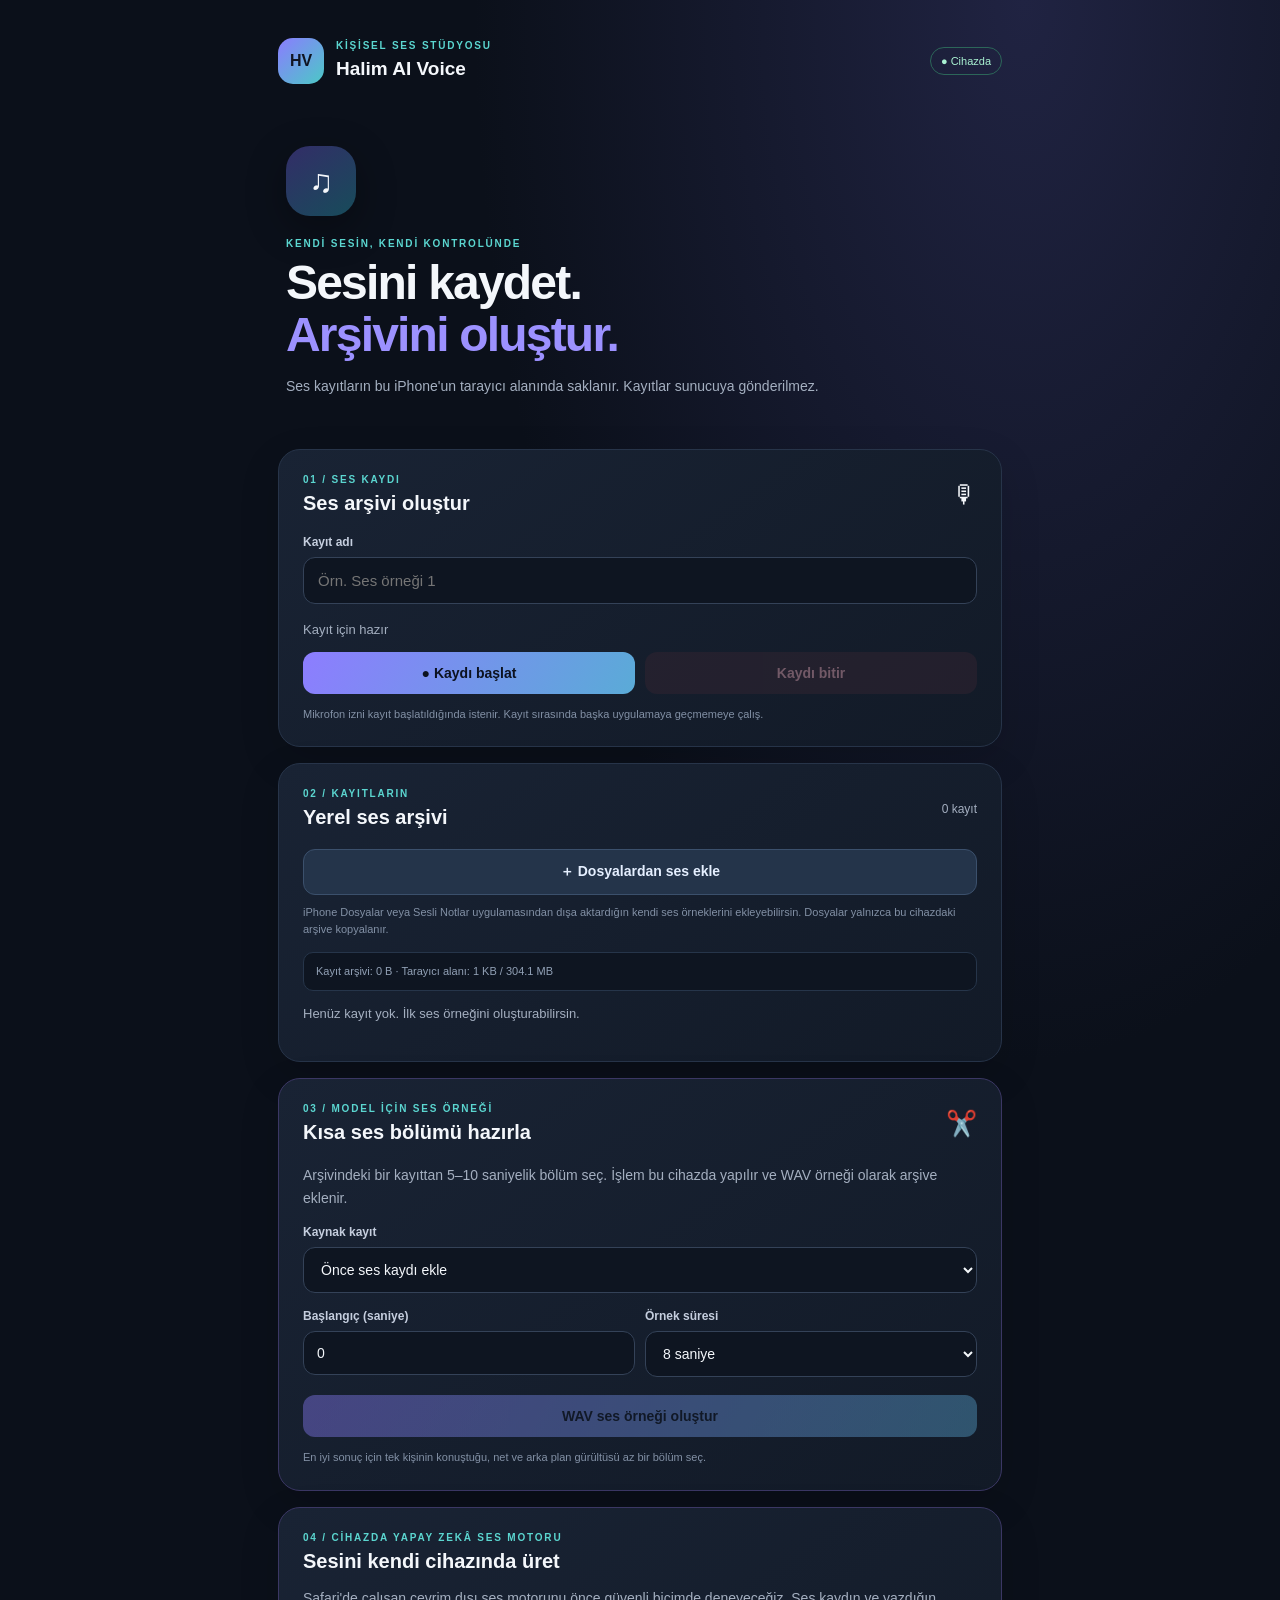
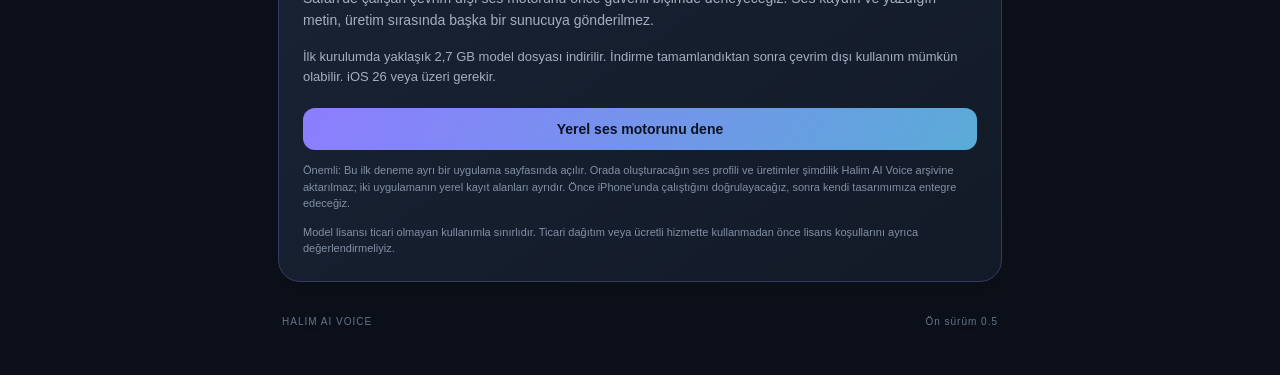
==== index.html @ 9040c9db "Add private on-device voice engine trial" ====
<!doctype html>
<html lang="tr">
<head>
  <meta charset="utf-8">
  <meta name="viewport" content="width=device-width,initial-scale=1,viewport-fit=cover">
  <meta name="theme-color" content="#101522">
  <meta name="description" content="Cihaz üzerinde çalışan kişisel ses stüdyosu.">
  <link rel="icon" href="./icon.svg" type="image/svg+xml">
  <link rel="apple-touch-icon" href="./icon.svg">
  <link rel="manifest" href="./manifest.webmanifest">
  <link rel="stylesheet" href="./style.css">
  <title>Halim AI Voice</title>
</head>
<body>
  <main class="app">
    <header class="topbar">
      <div class="brand-mark">HV</div>
      <div><p class="eyebrow">KİŞİSEL SES STÜDYOSU</p><h1>Halim AI Voice</h1></div>
      <span class="local-pill">● Cihazda</span>
    </header>
    <section class="hero">
      <div class="hero-orb"><span>♫</span></div>
      <p class="eyebrow">KENDİ SESİN, KENDİ KONTROLÜNDE</p>
      <h2>Sesini kaydet.<br><span>Arşivini oluştur.</span></h2>
      <p class="muted">Ses kayıtların bu iPhone'un tarayıcı alanında saklanır. Kayıtlar sunucuya gönderilmez.</p>
    </section>
    <section class="panel">
      <div class="section-heading"><div><p class="eyebrow">01 / SES KAYDI</p><h2>Ses arşivi oluştur</h2></div><span class="mic-icon">🎙</span></div>
      <label class="field-label" for="recordingName">Kayıt adı</label>
      <input id="recordingName" type="text" maxlength="60" placeholder="Örn. Ses örneği 1">
      <div class="record-status" id="recordStatus" aria-live="polite">Kayıt için hazır</div>
      <div class="record-actions">
        <button class="button primary" id="recordButton">● Kaydı başlat</button>
        <button class="button stop" id="stopButton" disabled>Kaydı bitir</button>
      </div>
      <p class="small-note">Mikrofon izni kayıt başlatıldığında istenir. Kayıt sırasında başka uygulamaya geçmemeye çalış.</p>
    </section>
    <section class="panel">
      <div class="section-heading"><div><p class="eyebrow">02 / KAYITLARIN</p><h2>Yerel ses arşivi</h2></div><span class="count" id="recordingCount">0 kayıt</span></div>
      <label class="button import-button" for="audioImport">＋ Dosyalardan ses ekle</label>
      <input id="audioImport" class="file-input" type="file" accept="audio/*,.m4a,.mp3,.wav,.aac,.caf,.mp4">
      <p class="small-note import-note">iPhone Dosyalar veya Sesli Notlar uygulamasından dışa aktardığın kendi ses örneklerini ekleyebilirsin. Dosyalar yalnızca bu cihazdaki arşive kopyalanır.</p>
      <div class="storage-info" id="storageInfo">Cihaz depolama bilgisi hazırlanıyor…</div>
      <div id="recordings" class="recordings"><p class="empty">Henüz kayıt yok. İlk ses örneğini oluşturabilirsin.</p></div>
    </section>
    <section class="panel sample-panel">
      <div class="section-heading"><div><p class="eyebrow">03 / MODEL İÇİN SES ÖRNEĞİ</p><h2>Kısa ses bölümü hazırla</h2></div><span class="mic-icon">✂️</span></div>
      <p class="muted">Arşivindeki bir kayıttan 5–10 saniyelik bölüm seç. İşlem bu cihazda yapılır ve WAV örneği olarak arşive eklenir.</p>
      <label class="field-label" for="sampleSource">Kaynak kayıt</label>
      <select id="sampleSource"><option value="">Önce ses kaydı ekle</option></select>
      <div class="sample-grid">
        <div><label class="field-label" for="sampleStart">Başlangıç (saniye)</label><input id="sampleStart" type="number" min="0" step="0.1" value="0"></div>
        <div><label class="field-label" for="sampleLength">Örnek süresi</label><select id="sampleLength"><option value="5">5 saniye</option><option value="6">6 saniye</option><option value="7">7 saniye</option><option value="8" selected>8 saniye</option><option value="9">9 saniye</option><option value="10">10 saniye</option></select></div>
      </div>
      <button class="button primary sample-button" id="makeSampleButton" disabled>WAV ses örneği oluştur</button>
      <p class="small-note" id="sampleStatus">En iyi sonuç için tek kişinin konuştuğu, net ve arka plan gürültüsü az bir bölüm seç.</p>
    </section>
    <section class="panel future-panel">
      <p class="eyebrow">04 / CİHAZDA YAPAY ZEKÂ SES MOTORU</p>
      <h2>Sesini kendi cihazında üret</h2>
      <p class="muted">Safari'de çalışan çevrim dışı ses motorunu önce güvenli biçimde deneyeceğiz. Ses kaydın ve yazdığın metin, üretim sırasında başka bir sunucuya gönderilmez.</p>
      <div class="record-status">İlk kurulumda yaklaşık 2,7 GB model dosyası indirilir. İndirme tamamlandıktan sonra çevrim dışı kullanım mümkün olabilir. iOS 26 veya üzeri gerekir.</div>
      <a class="button primary server-action" href="https://magkino.github.io/vocoloco_tts/" target="_blank" rel="noopener noreferrer">Yerel ses motorunu dene</a>
      <p class="small-note">Önemli: Bu ilk deneme ayrı bir uygulama sayfasında açılır. Orada oluşturacağın ses profili ve üretimler şimdilik Halim AI Voice arşivine aktarılmaz; iki uygulamanın yerel kayıt alanları ayrıdır. Önce iPhone'unda çalıştığını doğrulayacağız, sonra kendi tasarımımıza entegre edeceğiz.</p>
      <p class="small-note">Model lisansı ticari olmayan kullanımla sınırlıdır. Ticari dağıtım veya ücretli hizmette kullanmadan önce lisans koşullarını ayrıca değerlendirmeliyiz.</p>
    </section>
    <footer><span>HALIM AI VOICE</span><span>Ön sürüm 0.5</span></footer>
  </main>
  <script src="./app.js"></script>
</body>
</html>
---- style.css ----
:root{color-scheme:dark;--bg:#0b101a;--panel:#151d2b;--line:#273449;--text:#f4f7fb;--muted:#a4afc0;--accent:#8b7cff;--cyan:#5bd6d0}
*{box-sizing:border-box}body{margin:0;background:radial-gradient(ellipse at 80% 0%,#202342 0,transparent 38%),var(--bg);color:var(--text);font-family:-apple-system,BlinkMacSystemFont,"Segoe UI",sans-serif;min-height:100vh}
.app{width:min(760px,100%);margin:auto;padding:calc(22px + env(safe-area-inset-top)) 18px calc(30px + env(safe-area-inset-bottom))}
.topbar{display:flex;align-items:center;gap:12px;margin-bottom:30px}.brand-mark{width:46px;height:46px;border-radius:15px;background:linear-gradient(135deg,#8b7cff,#4bc9c6);display:grid;place-items:center;font-weight:900;color:#101522}.topbar h1{font-size:19px;margin:2px 0}.eyebrow{font-size:10px;letter-spacing:1.8px;font-weight:800;color:var(--cyan);margin:0 0 7px}.local-pill{margin-left:auto;font-size:11px;color:#a9f2d2;border:1px solid #2c6659;border-radius:30px;padding:7px 10px;white-space:nowrap}
.hero{padding:24px 4px 30px}.hero-orb{width:70px;height:70px;border-radius:24px;background:linear-gradient(145deg,#332d68,#174c5a);display:grid;place-items:center;font-size:32px;margin-bottom:22px;box-shadow:0 12px 40px #0005}.hero h2{font-size:clamp(32px,8vw,48px);line-height:1.08;letter-spacing:-1.8px;margin:8px 0 14px}.hero h2 span{color:#9c91ff}.muted{color:var(--muted);line-height:1.6;font-size:14px}
.panel{background:linear-gradient(145deg,#192334,#121a27);border:1px solid var(--line);border-radius:22px;padding:20px;margin:0 0 16px;box-shadow:0 14px 40px #0002}.section-heading{display:flex;justify-content:space-between;align-items:center;margin-bottom:20px}.section-heading h2,.future-panel h2{font-size:20px;margin:0}.mic-icon{font-size:25px}.field-label{display:block;color:#c5cede;font-size:12px;font-weight:700;margin:16px 0 8px}
input,textarea{width:100%;border:1px solid #344258;background:#0e1521;color:var(--text);border-radius:12px;padding:14px;font:inherit;font-size:15px;outline:none}input:focus,textarea:focus{border-color:var(--accent)}textarea{resize:vertical}
.record-status{margin:16px 0 12px;color:var(--muted);font-size:13px;line-height:1.5}.record-actions{display:flex;gap:10px}.button{display:inline-flex;justify-content:center;align-items:center;text-align:center;border:0;border-radius:12px;padding:13px 15px;font-size:14px;font-weight:750;cursor:pointer;text-decoration:none}.primary{background:linear-gradient(120deg,#8d7dff,#5aabd7);color:#0c1220;flex:1}.stop{background:#3b2733;color:#ffb5c2;flex:1}.button:disabled,.mini-button:disabled{opacity:.4;cursor:not-allowed}.small-note{font-size:11px;line-height:1.5;color:#8290a5;margin:12px 0 0}.count{font-size:12px;color:var(--muted)}
.file-input{position:absolute;width:1px;height:1px;opacity:0;overflow:hidden;z-index:-1}.import-button{width:100%;background:#24344a;border:1px solid #3b506c;color:#e5efff}.import-note{margin:9px 0 15px}
.storage-info{font-size:11px;color:#91a0b5;background:#0e1521;border:1px solid #26354a;border-radius:10px;padding:10px 12px;margin:0 0 8px;line-height:1.5}
.recording{border-top:1px solid var(--line);padding:14px 0}.recording:first-child{border-top:0}.recording-top{display:flex;justify-content:space-between;gap:12px;align-items:center}.recording-name{font-weight:700;overflow-wrap:anywhere}.recording-meta{font-size:11px;color:var(--muted);margin-top:5px;line-height:1.5}.recording audio{width:100%;height:38px;margin-top:10px}.recording-tools{display:flex;gap:8px;margin-top:9px;flex-wrap:wrap}.mini-button{border:1px solid #3a4960;background:#202b3c;color:#e7ecf5;border-radius:9px;padding:9px 11px;font-size:12px}.delete-button{color:#ffb4bf}.empty{color:var(--muted);font-size:13px;line-height:1.6}.future-panel{border-color:#3b3764}.disabled-look{width:100%;margin-top:12px;background:#373451;color:#c2bbff}footer{display:flex;justify-content:space-between;color:#66758b;font-size:10px;letter-spacing:1px;padding:18px 4px}
@media(min-width:600px){.app{padding-top:38px}.panel{padding:24px}.hero{padding:32px 8px 38px}}
.sample-panel{border-color:#3b3764}.sample-grid{display:grid;grid-template-columns:1fr 1fr;gap:10px}.sample-grid input,.sample-grid select,#sampleSource{width:100%;border:1px solid #344258;background:#0e1521;color:var(--text);border-radius:12px;padding:13px;font:inherit;font-size:14px}.sample-button{width:100%;margin-top:18px}.sample-button:disabled{opacity:.4}

.server-action{width:100%;margin-top:10px}
.server-divider{height:1px;background:var(--line);margin:22px 0}
#serverEmotion{width:100%;border:1px solid #344258;background:#0e1521;color:var(--text);border-radius:12px;padding:13px;font:inherit;font-size:14px}
.generated-audio{display:grid;gap:12px;margin-top:16px}
.generated-audio audio{width:100%}
.generated-audio .button{width:100%}
.delete-server-button{width:100%;margin-top:12px;background:#3b2733;color:#ffb5c2}
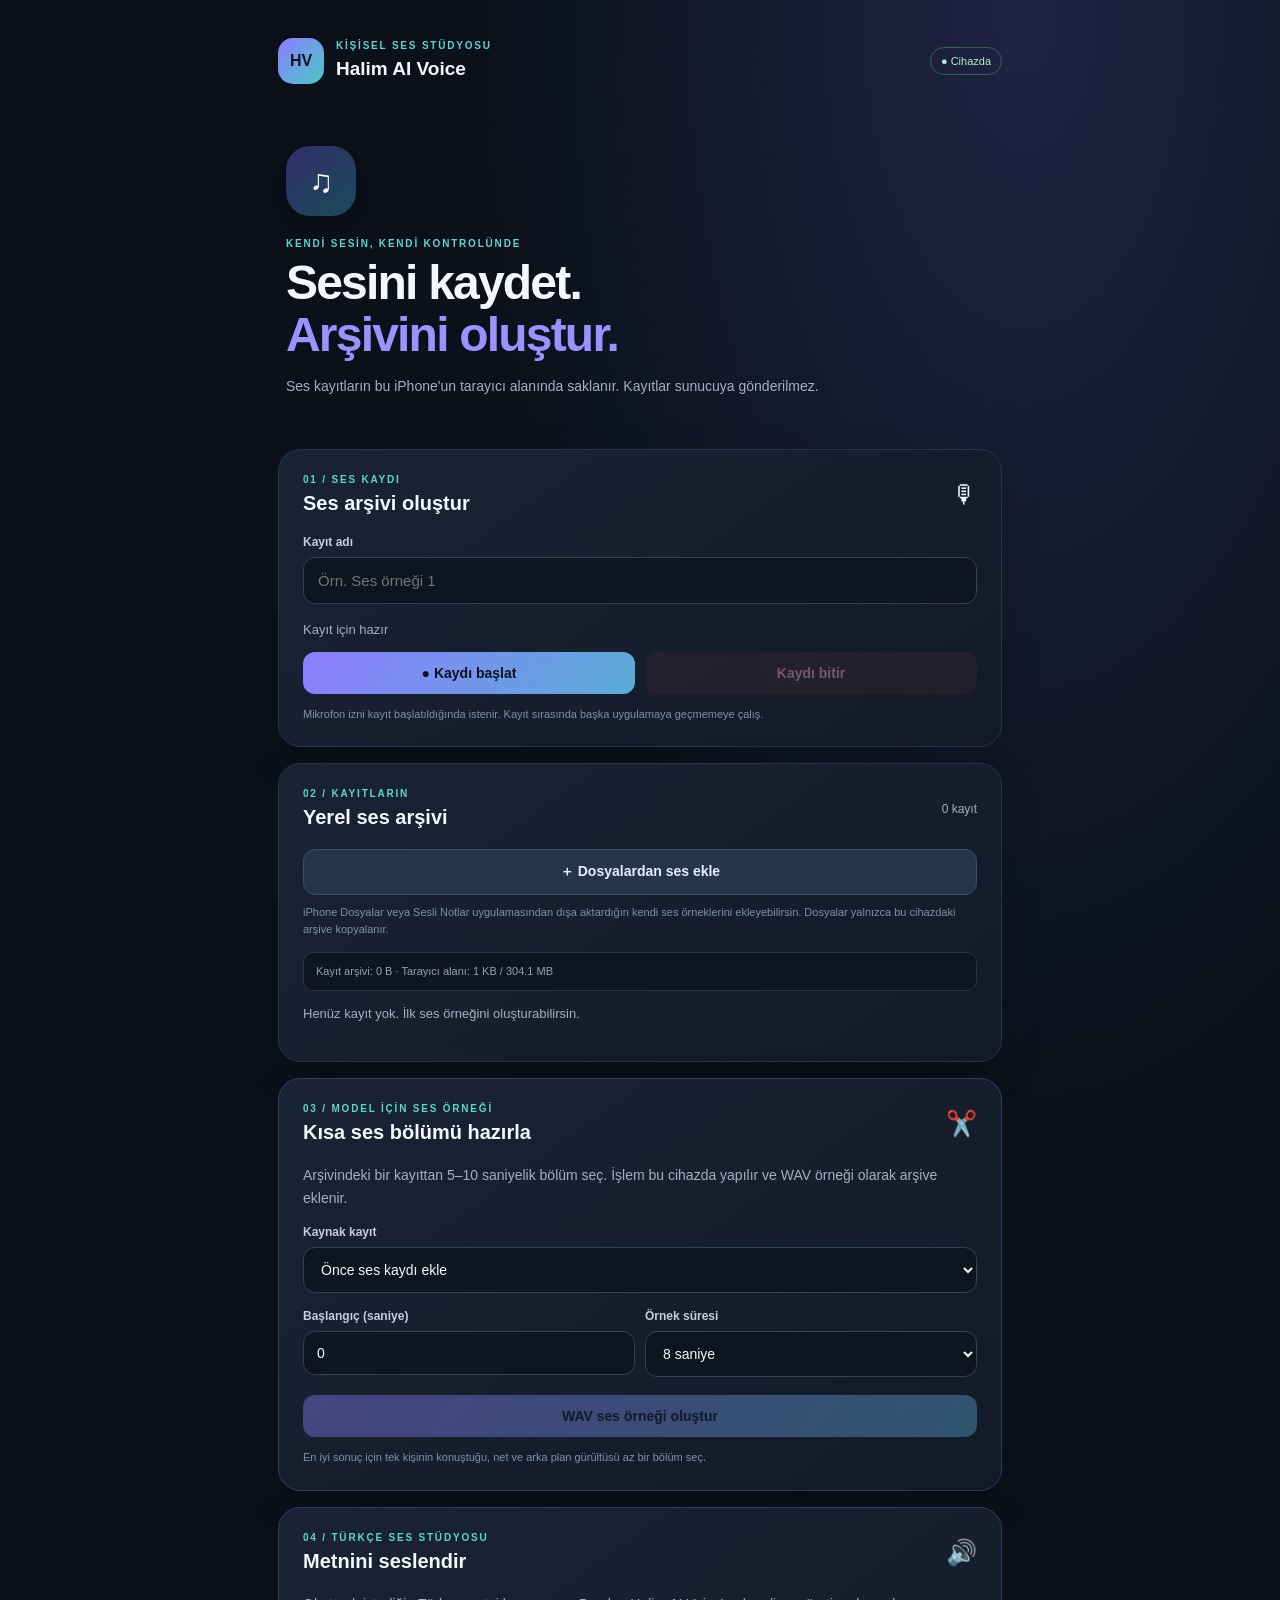
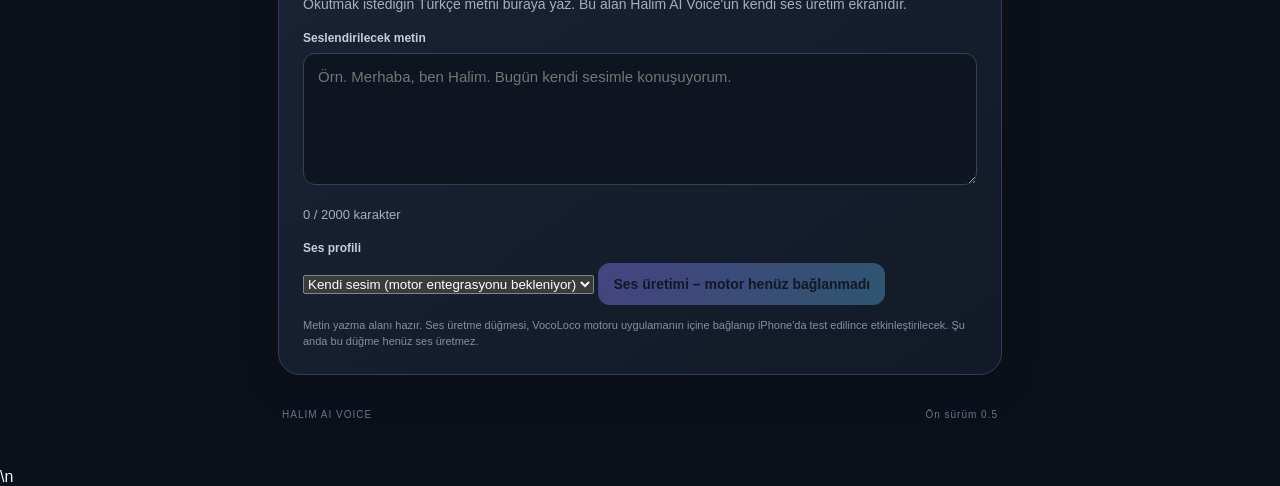
==== commit a5e7c81a: "Add Turkish text-to-speech studio interface" ====
--- a/index.html
+++ b/index.html
@@ -55,17 +55,30 @@
       <button class="button primary sample-button" id="makeSampleButton" disabled>WAV ses örneği oluştur</button>
       <p class="small-note" id="sampleStatus">En iyi sonuç için tek kişinin konuştuğu, net ve arka plan gürültüsü az bir bölüm seç.</p>
     </section>
-    <section class="panel future-panel">
-      <p class="eyebrow">04 / CİHAZDA YAPAY ZEKÂ SES MOTORU</p>
-      <h2>Sesini kendi cihazında üret</h2>
-      <p class="muted">Safari'de çalışan çevrim dışı ses motorunu önce güvenli biçimde deneyeceğiz. Ses kaydın ve yazdığın metin, üretim sırasında başka bir sunucuya gönderilmez.</p>
-      <div class="record-status">İlk kurulumda yaklaşık 2,7 GB model dosyası indirilir. İndirme tamamlandıktan sonra çevrim dışı kullanım mümkün olabilir. iOS 26 veya üzeri gerekir.</div>
-      <a class="button primary server-action" href="https://magkino.github.io/vocoloco_tts/" target="_blank" rel="noopener noreferrer">Yerel ses motorunu dene</a>
-      <p class="small-note">Önemli: Bu ilk deneme ayrı bir uygulama sayfasında açılır. Orada oluşturacağın ses profili ve üretimler şimdilik Halim AI Voice arşivine aktarılmaz; iki uygulamanın yerel kayıt alanları ayrıdır. Önce iPhone'unda çalıştığını doğrulayacağız, sonra kendi tasarımımıza entegre edeceğiz.</p>
-      <p class="small-note">Model lisansı ticari olmayan kullanımla sınırlıdır. Ticari dağıtım veya ücretli hizmette kullanmadan önce lisans koşullarını ayrıca değerlendirmeliyiz.</p>
+    <section class="panel future-panel" id="speechStudio">
+      <div class="section-heading"><div><p class="eyebrow">04 / TÜRKÇE SES STÜDYOSU</p><h2>Metnini seslendir</h2></div><span class="mic-icon">🔊</span></div>
+      <p class="muted">Okutmak istediğin Türkçe metni buraya yaz. Bu alan Halim AI Voice'un kendi ses üretim ekranıdır.</p>
+      <label class="field-label" for="speechText">Seslendirilecek metin</label>
+      <textarea id="speechText" rows="6" maxlength="2000" placeholder="Örn. Merhaba, ben Halim. Bugün kendi sesimle konuşuyorum."></textarea>
+      <div class="record-status"><span id="speechCharCount">0</span> / 2000 karakter</div>
+      <label class="field-label" for="speechVoice">Ses profili</label>
+      <select id="speechVoice"><option value="personal">Kendi sesim (motor entegrasyonu bekleniyor)</option></select>
+      <button class="button primary" id="generateSpeechButton" type="button" disabled>Ses üretimi – motor henüz bağlanmadı</button>
+      <p class="small-note" id="speechStatus" aria-live="polite">Metin yazma alanı hazır. Ses üretme düğmesi, VocoLoco motoru uygulamanın içine bağlanıp iPhone'da test edilince etkinleştirilecek. Şu anda bu düğme henüz ses üretmez.</p>
     </section>
     <footer><span>HALIM AI VOICE</span><span>Ön sürüm 0.5</span></footer>
   </main>
-  <script src="./app.js"></script>
+
+  <script>
+    (() => {
+      const text = document.getElementById('speechText');
+      const count = document.getElementById('speechCharCount');
+      if (text && count) {
+        const update = () => { count.textContent = String(text.value.length); };
+        text.addEventListener('input', update);
+        update();
+      }
+    })();
+  </script>\n  <script src="./app.js"></script>
 </body>
 </html>
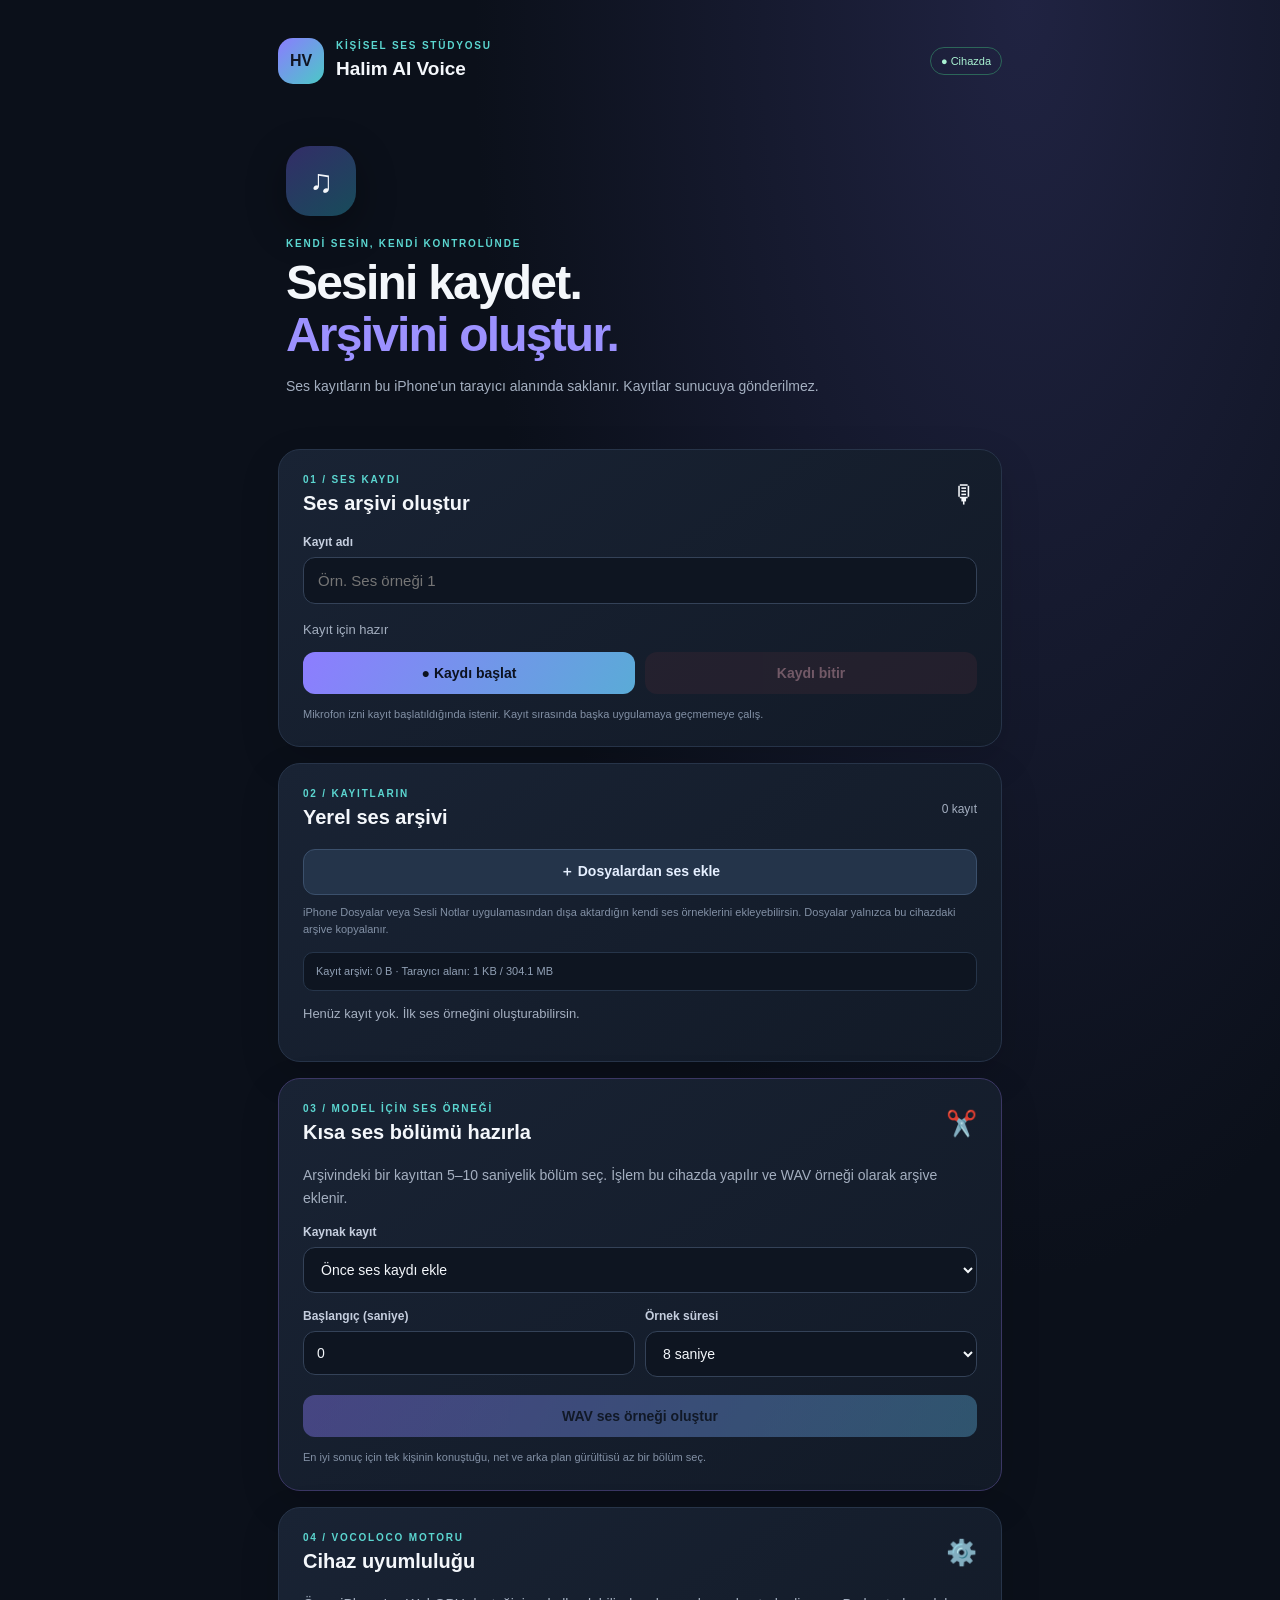
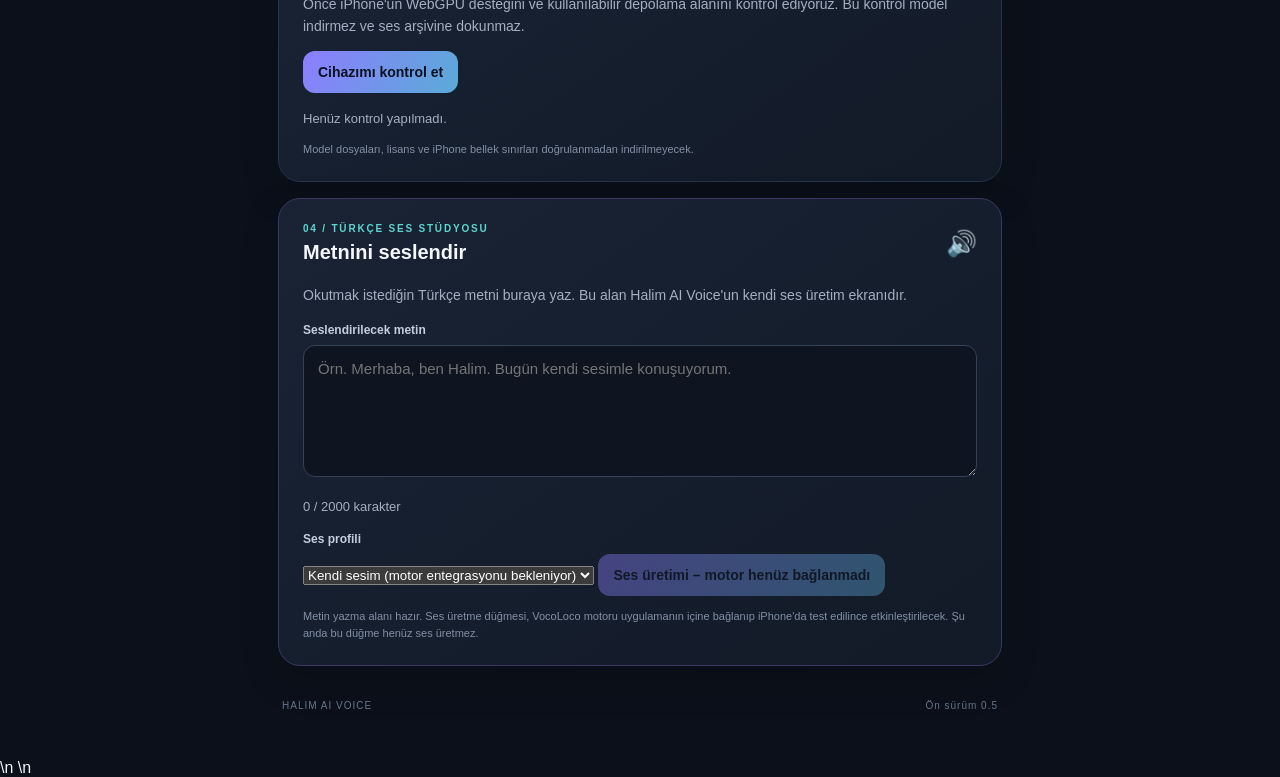
==== commit d13fb5ba: "Add VocoLoco device compatibility check to voice studio" ====
--- a/index.html
+++ b/index.html
@@ -55,6 +55,13 @@
       <button class="button primary sample-button" id="makeSampleButton" disabled>WAV ses örneği oluştur</button>
       <p class="small-note" id="sampleStatus">En iyi sonuç için tek kişinin konuştuğu, net ve arka plan gürültüsü az bir bölüm seç.</p>
     </section>
+    <section class="panel" id="engineCheck">
+      <div class="section-heading"><div><p class="eyebrow">04 / VOCOLOCO MOTORU</p><h2>Cihaz uyumluluğu</h2></div><span class="mic-icon">⚙️</span></div>
+      <p class="muted">Önce iPhone'un WebGPU desteğini ve kullanılabilir depolama alanını kontrol ediyoruz. Bu kontrol model indirmez ve ses arşivine dokunmaz.</p>
+      <button class="button primary" id="checkEngineButton" type="button">Cihazımı kontrol et</button>
+      <div class="record-status" id="engineCheckStatus" aria-live="polite">Henüz kontrol yapılmadı.</div>
+      <div class="small-note" id="engineCheckDetails">Model dosyaları, lisans ve iPhone bellek sınırları doğrulanmadan indirilmeyecek.</div>
+    </section>
     <section class="panel future-panel" id="speechStudio">
       <div class="section-heading"><div><p class="eyebrow">04 / TÜRKÇE SES STÜDYOSU</p><h2>Metnini seslendir</h2></div><span class="mic-icon">🔊</span></div>
       <p class="muted">Okutmak istediğin Türkçe metni buraya yaz. Bu alan Halim AI Voice'un kendi ses üretim ekranıdır.</p>
@@ -79,6 +86,6 @@
         update();
       }
     })();
-  </script>\n  <script src="./app.js"></script>
+  </script>\n  <script type="module" src="./engine-check-ui.js"></script>\n  <script src="./app.js"></script>
 </body>
 </html>
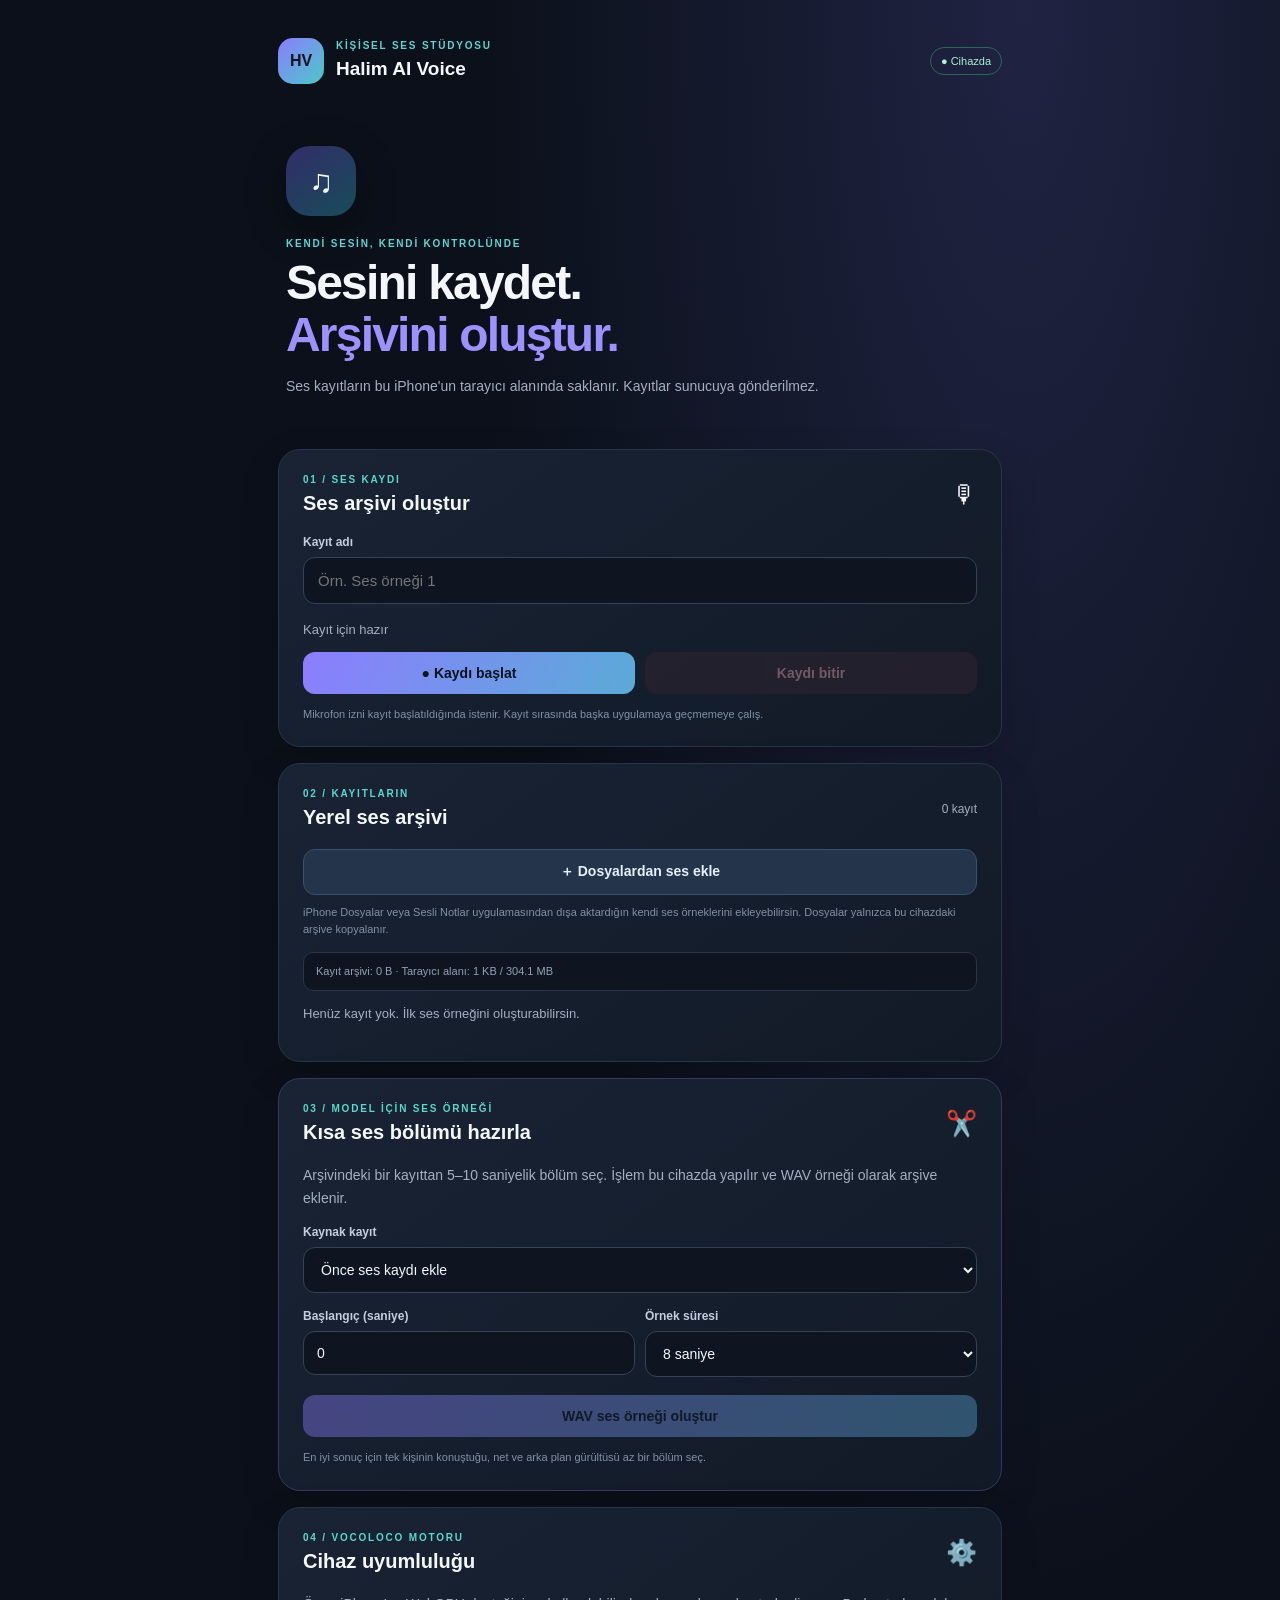
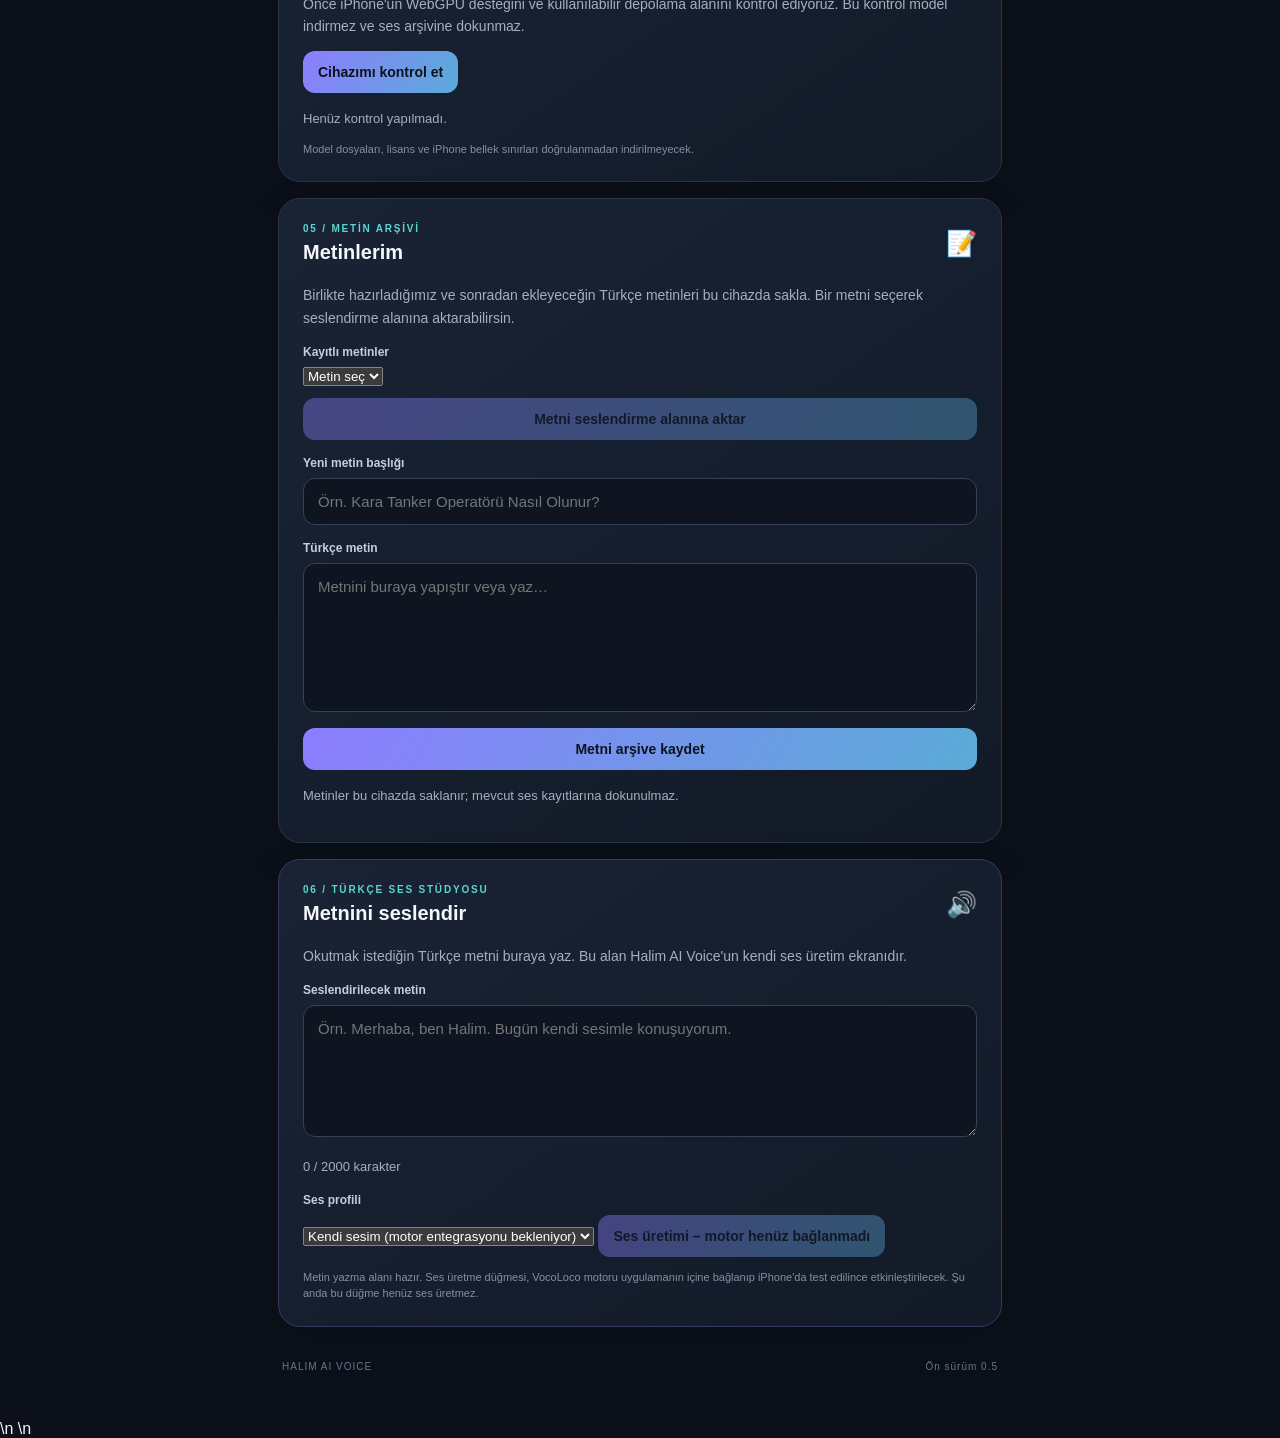
==== commit ac62d364: "Add Turkish text archive to Halim AI Voice" ====
--- a/index.html
+++ b/index.html
@@ -62,8 +62,24 @@
       <div class="record-status" id="engineCheckStatus" aria-live="polite">Henüz kontrol yapılmadı.</div>
       <div class="small-note" id="engineCheckDetails">Model dosyaları, lisans ve iPhone bellek sınırları doğrulanmadan indirilmeyecek.</div>
     </section>
+    <section class="panel" id="textArchive">
+      <div class="section-heading"><div><p class="eyebrow">05 / METİN ARŞİVİ</p><h2>Metinlerim</h2></div><span class="mic-icon">📝</span></div>
+      <p class="muted">Birlikte hazırladığımız ve sonradan ekleyeceğin Türkçe metinleri bu cihazda sakla. Bir metni seçerek seslendirme alanına aktarabilirsin.</p>
+      <label class="field-label" for="savedTextSelect">Kayıtlı metinler</label>
+      <select id="savedTextSelect"><option value="">Metin seç</option></select>
+      <div class="record-actions" style="margin-top:12px">
+        <button class="button primary" id="loadSavedTextButton" type="button" disabled>Metni seslendirme alanına aktar</button>
+      </div>
+      <label class="field-label" for="archiveTextTitle">Yeni metin başlığı</label>
+      <input id="archiveTextTitle" type="text" maxlength="100" placeholder="Örn. Kara Tanker Operatörü Nasıl Olunur?">
+      <label class="field-label" for="archiveTextBody">Türkçe metin</label>
+      <textarea id="archiveTextBody" rows="7" maxlength="20000" placeholder="Metnini buraya yapıştır veya yaz…"></textarea>
+      <button class="button primary" id="saveArchiveTextButton" type="button" style="width:100%;margin-top:12px">Metni arşive kaydet</button>
+      <div class="record-status" id="textArchiveStatus" aria-live="polite">Metinler bu cihazda saklanır; mevcut ses kayıtlarına dokunulmaz.</div>
+      <div id="savedTextList"></div>
+    </section>
     <section class="panel future-panel" id="speechStudio">
-      <div class="section-heading"><div><p class="eyebrow">04 / TÜRKÇE SES STÜDYOSU</p><h2>Metnini seslendir</h2></div><span class="mic-icon">🔊</span></div>
+      <div class="section-heading"><div><p class="eyebrow">06 / TÜRKÇE SES STÜDYOSU</p><h2>Metnini seslendir</h2></div><span class="mic-icon">🔊</span></div>
       <p class="muted">Okutmak istediğin Türkçe metni buraya yaz. Bu alan Halim AI Voice'un kendi ses üretim ekranıdır.</p>
       <label class="field-label" for="speechText">Seslendirilecek metin</label>
       <textarea id="speechText" rows="6" maxlength="2000" placeholder="Örn. Merhaba, ben Halim. Bugün kendi sesimle konuşuyorum."></textarea>
@@ -86,6 +102,7 @@
         update();
       }
     })();
-  </script>\n  <script type="module" src="./engine-check-ui.js"></script>\n  <script src="./app.js"></script>
+  </script>\n  <script type="module" src="./engine-check-ui.js"></script>
+  <script type="module" src="./text-archive.js"></script>\n  <script src="./app.js"></script>
 </body>
 </html>
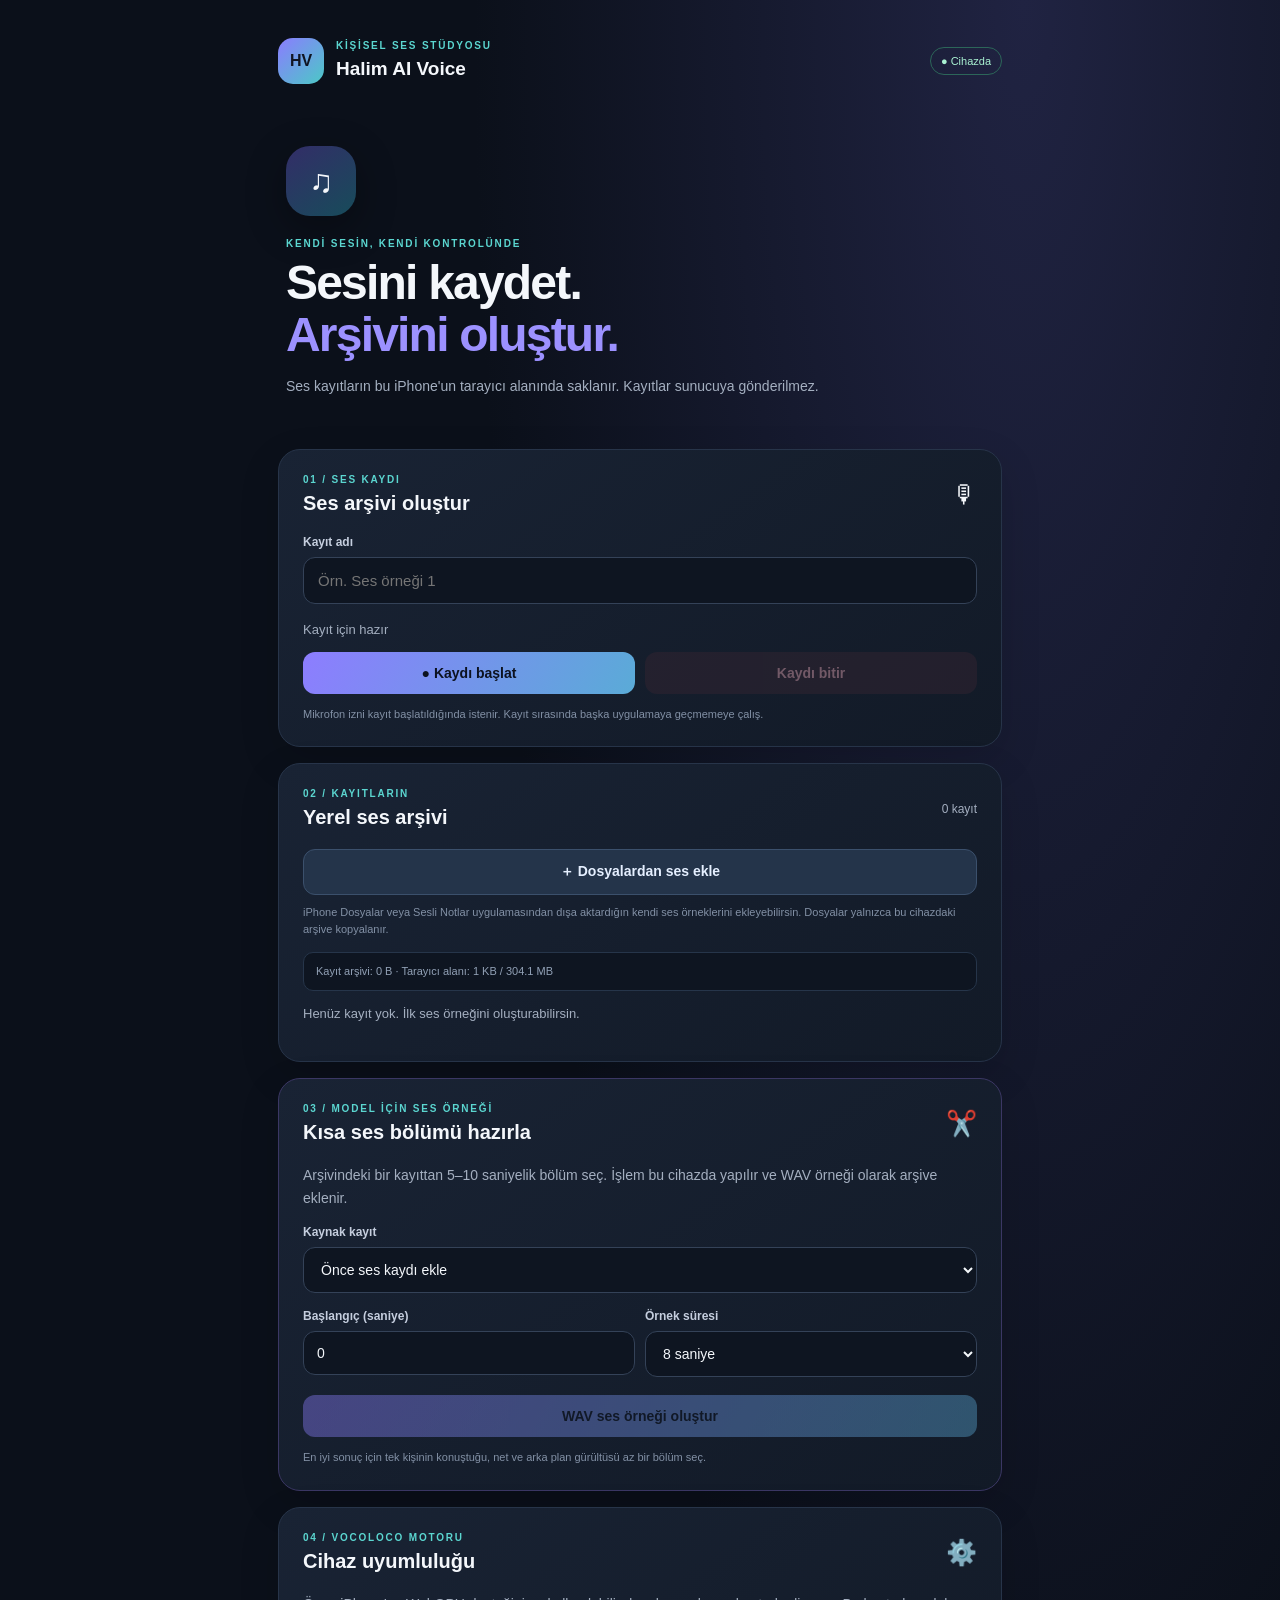
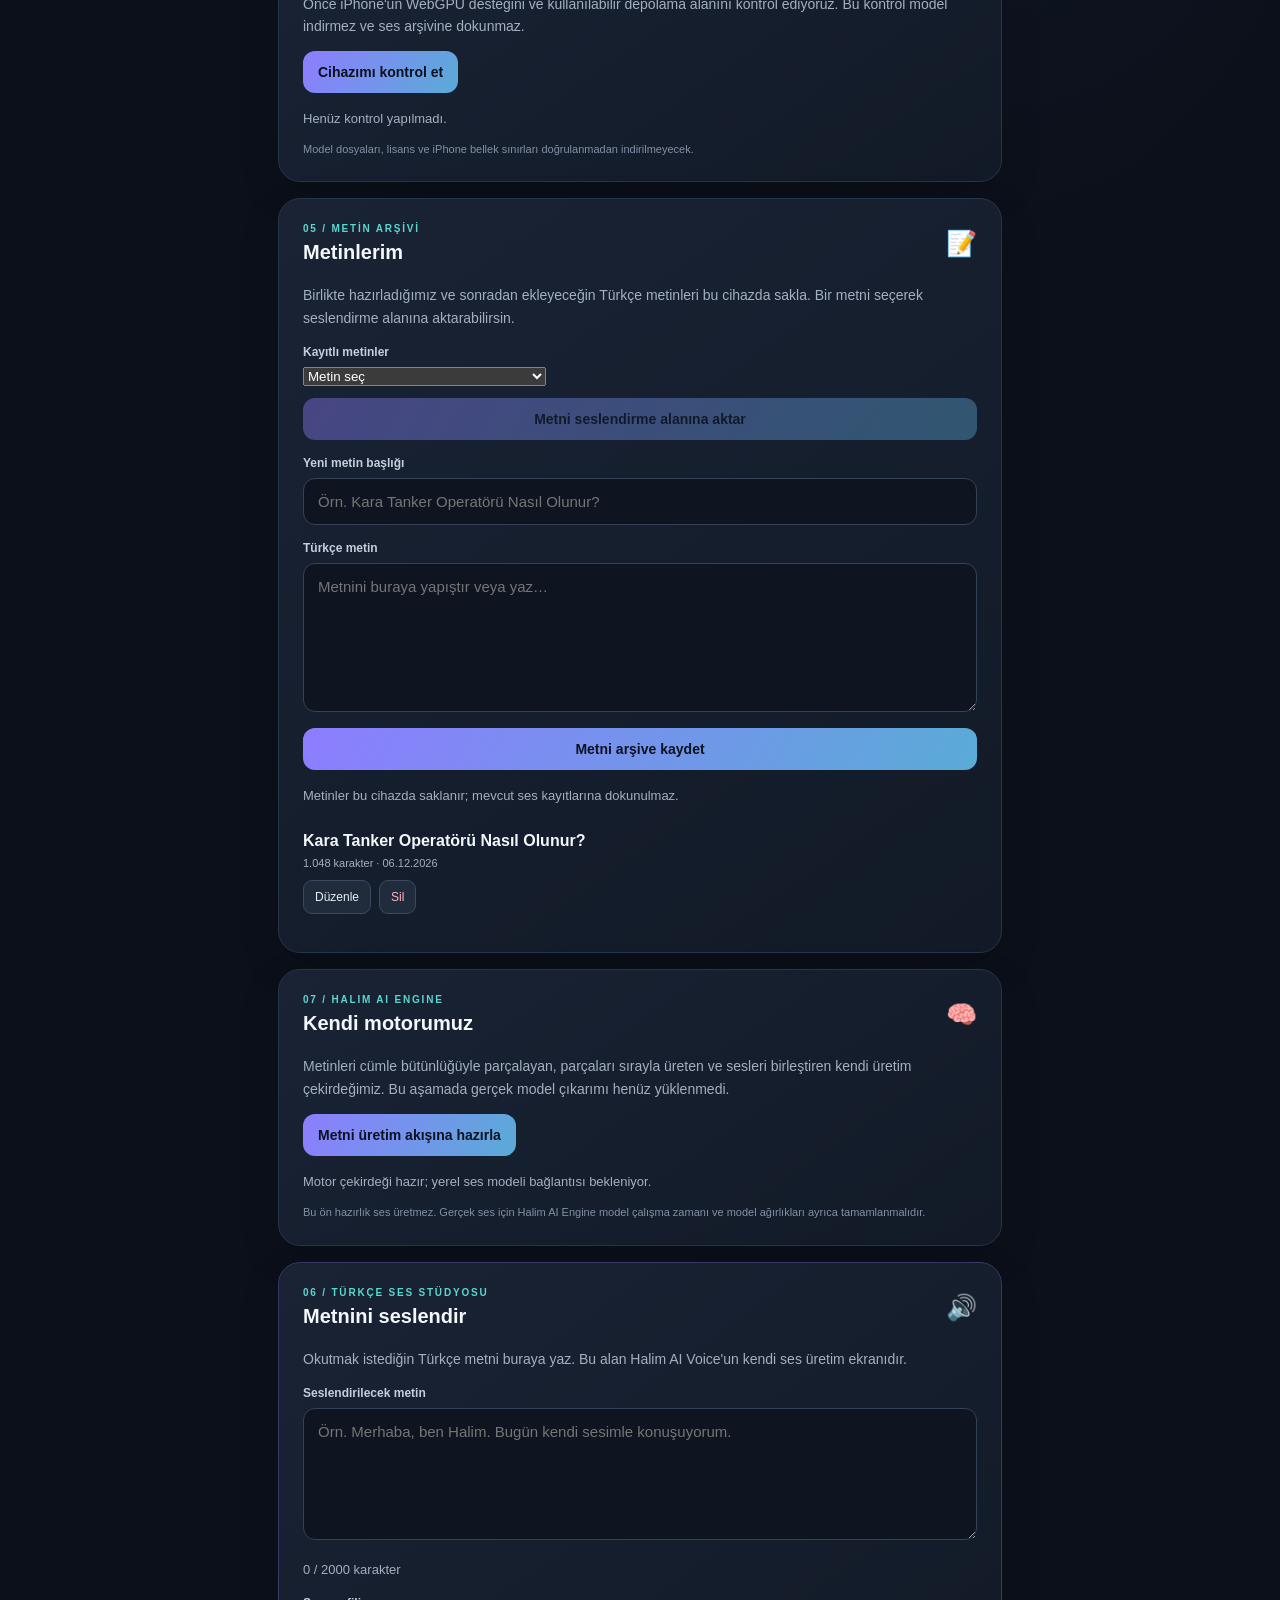
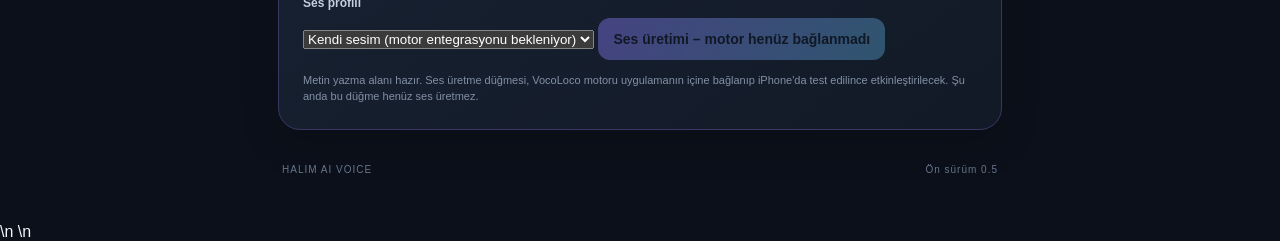
==== commit fbcd921b: "Add Halim AI Engine development panel" ====
--- a/index.html
+++ b/index.html
@@ -78,6 +78,14 @@
       <div class="record-status" id="textArchiveStatus" aria-live="polite">Metinler bu cihazda saklanır; mevcut ses kayıtlarına dokunulmaz.</div>
       <div id="savedTextList"></div>
     </section>
+    <section class="panel" id="halimEnginePanel">
+      <div class="section-heading"><div><p class="eyebrow">07 / HALIM AI ENGINE</p><h2>Kendi motorumuz</h2></div><span class="mic-icon">🧠</span></div>
+      <p class="muted">Metinleri cümle bütünlüğüyle parçalayan, parçaları sırayla üreten ve sesleri birleştiren kendi üretim çekirdeğimiz. Bu aşamada gerçek model çıkarımı henüz yüklenmedi.</p>
+      <button class="button primary" id="prepareEngineTextButton" type="button">Metni üretim akışına hazırla</button>
+      <div class="record-status" id="halimEngineStatus" aria-live="polite">Motor çekirdeği hazır; yerel ses modeli bağlantısı bekleniyor.</div>
+      <ol id="engineChunkPreview" class="empty"></ol>
+      <p class="small-note">Bu ön hazırlık ses üretmez. Gerçek ses için Halim AI Engine model çalışma zamanı ve model ağırlıkları ayrıca tamamlanmalıdır.</p>
+    </section>
     <section class="panel future-panel" id="speechStudio">
       <div class="section-heading"><div><p class="eyebrow">06 / TÜRKÇE SES STÜDYOSU</p><h2>Metnini seslendir</h2></div><span class="mic-icon">🔊</span></div>
       <p class="muted">Okutmak istediğin Türkçe metni buraya yaz. Bu alan Halim AI Voice'un kendi ses üretim ekranıdır.</p>
@@ -103,6 +111,7 @@
       }
     })();
   </script>\n  <script type="module" src="./engine-check-ui.js"></script>
-  <script type="module" src="./text-archive.js"></script>\n  <script src="./app.js"></script>
+  <script type="module" src="./text-archive.js"></script>
+  <script type="module" src="./engine-pipeline-ui.js"></script>\n  <script src="./app.js"></script>
 </body>
 </html>
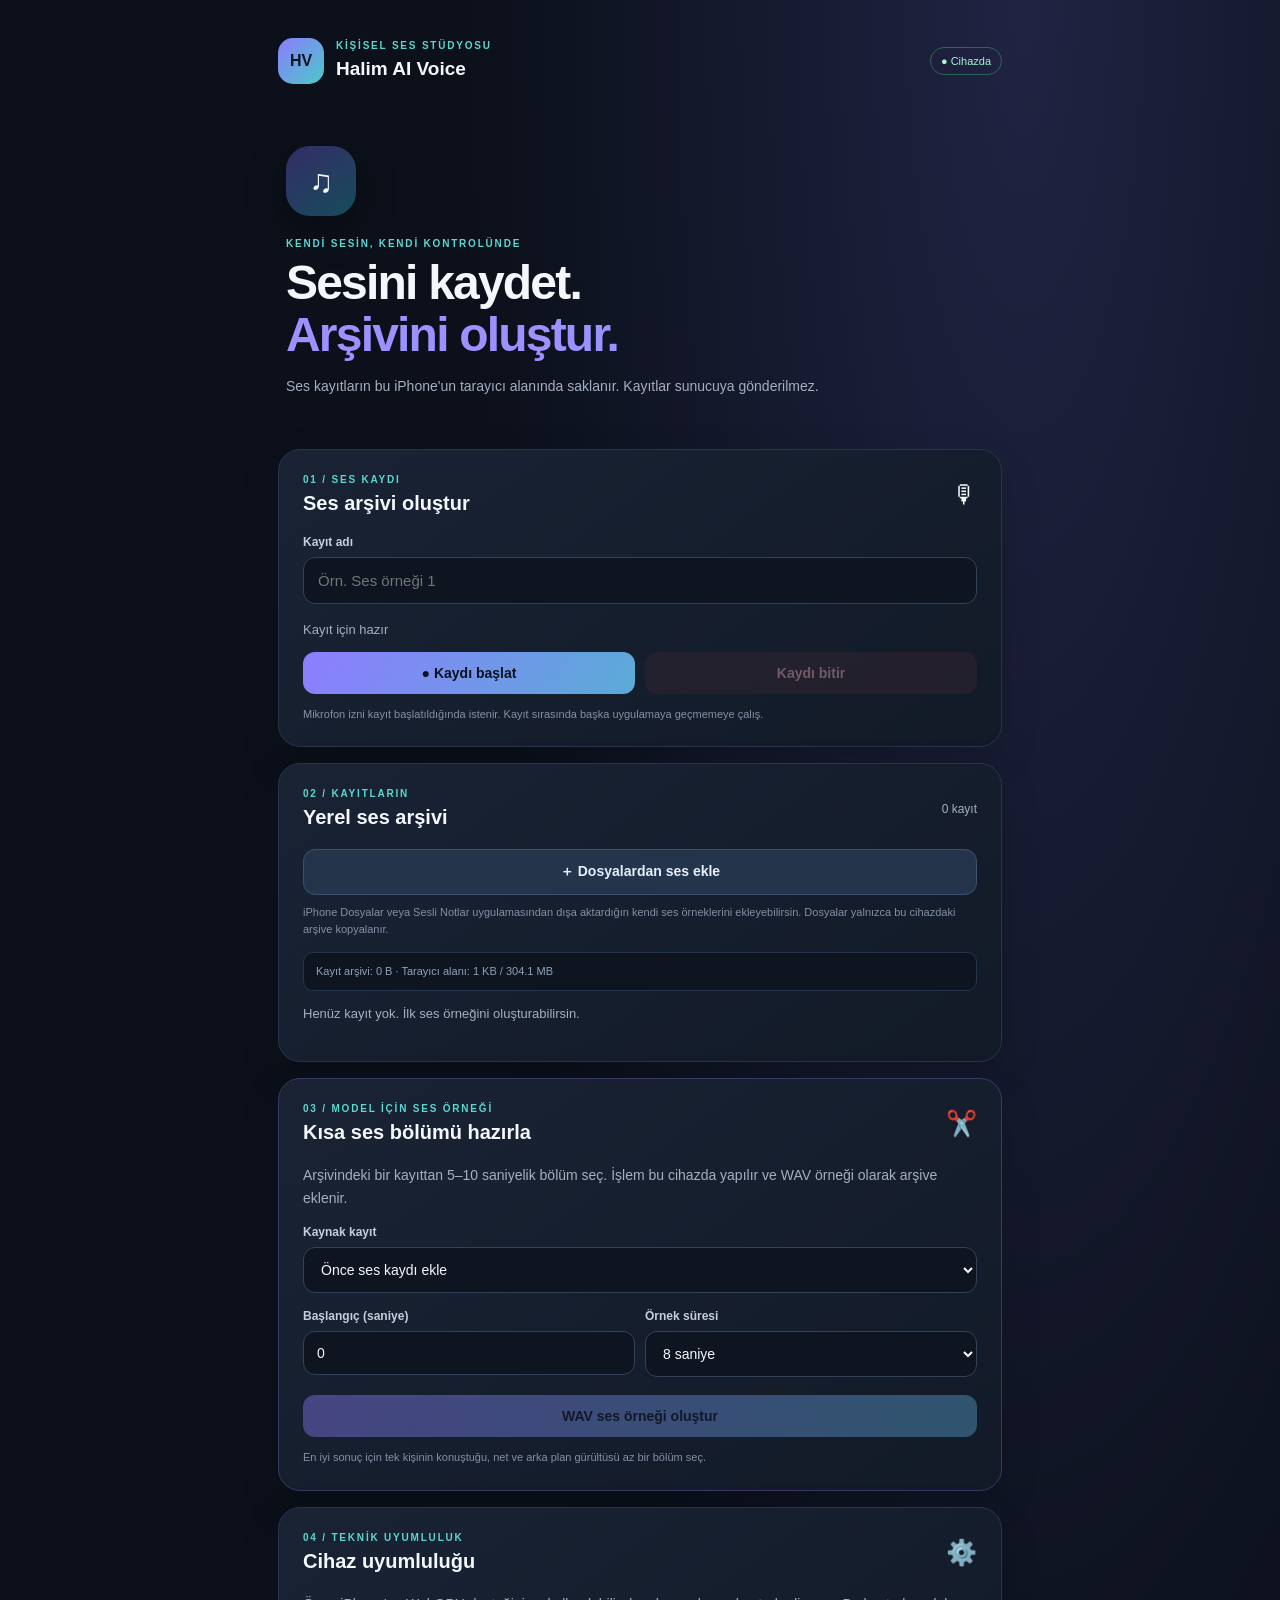
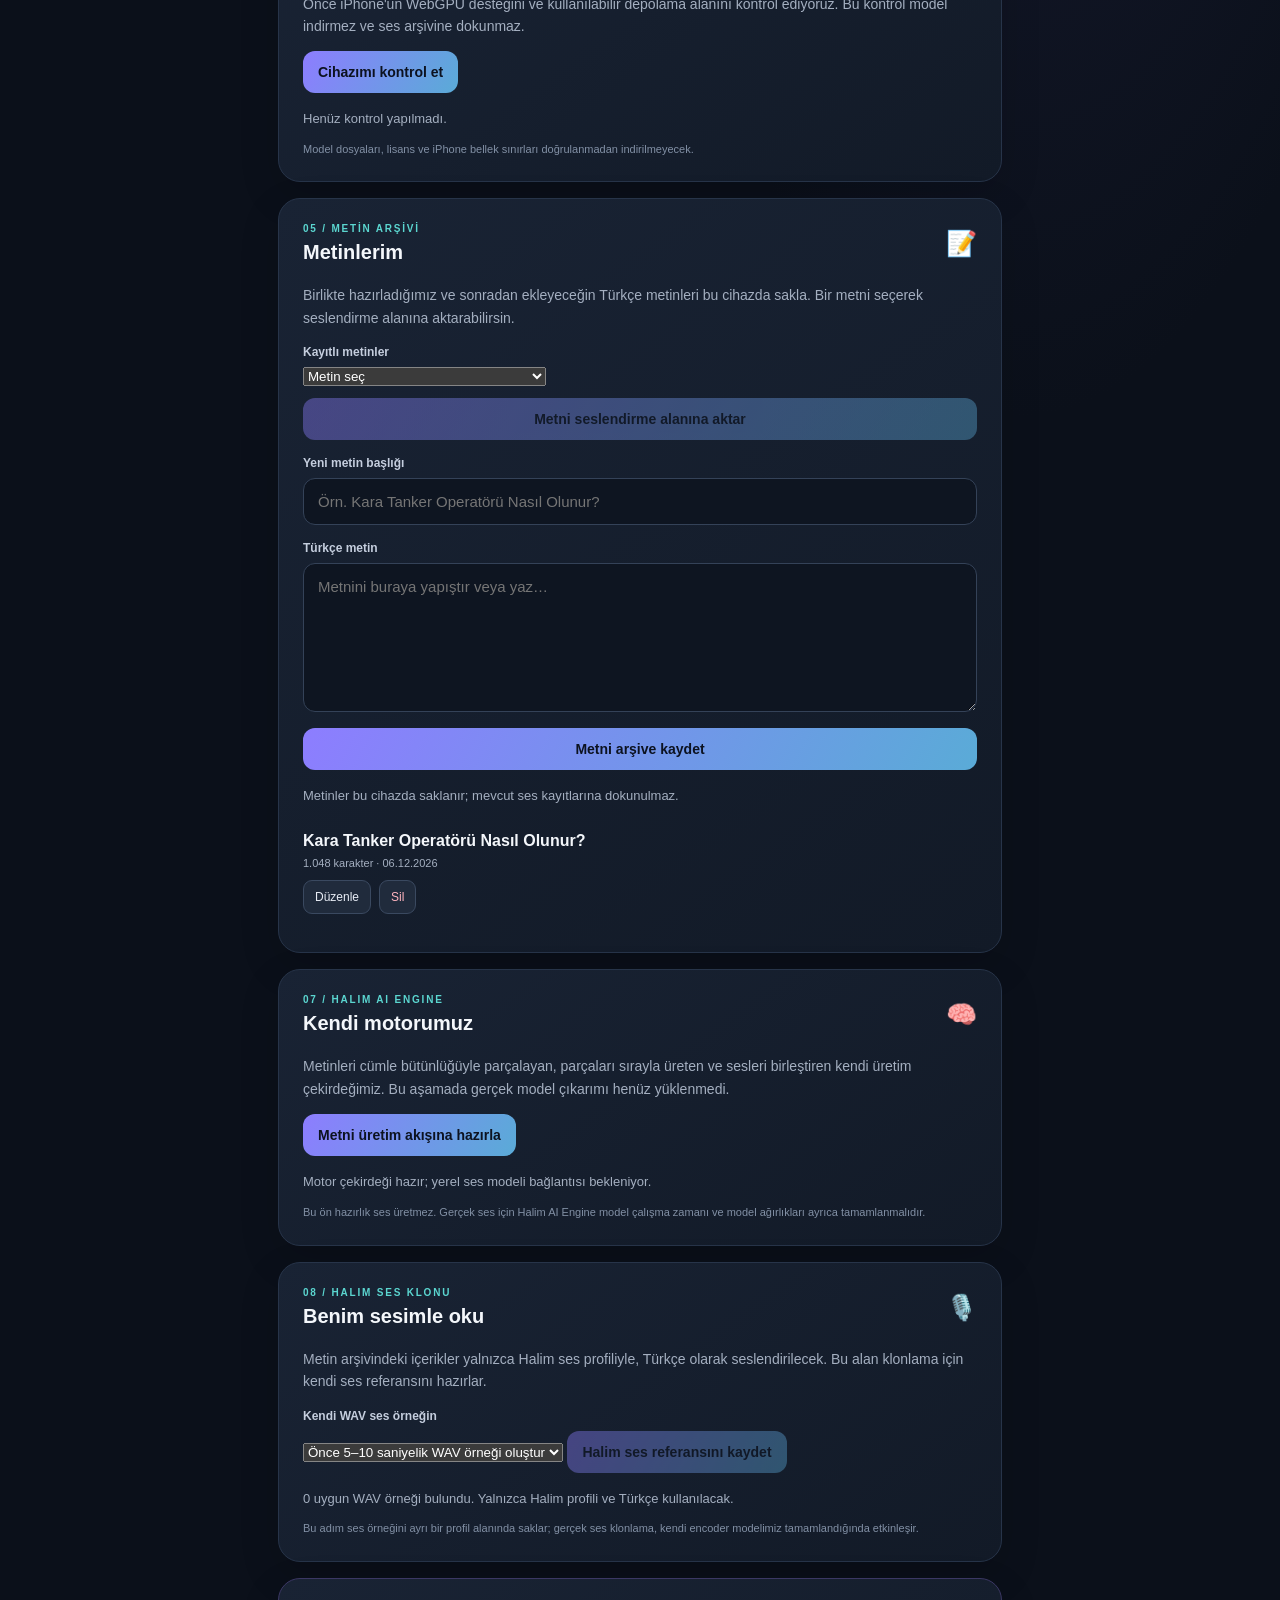
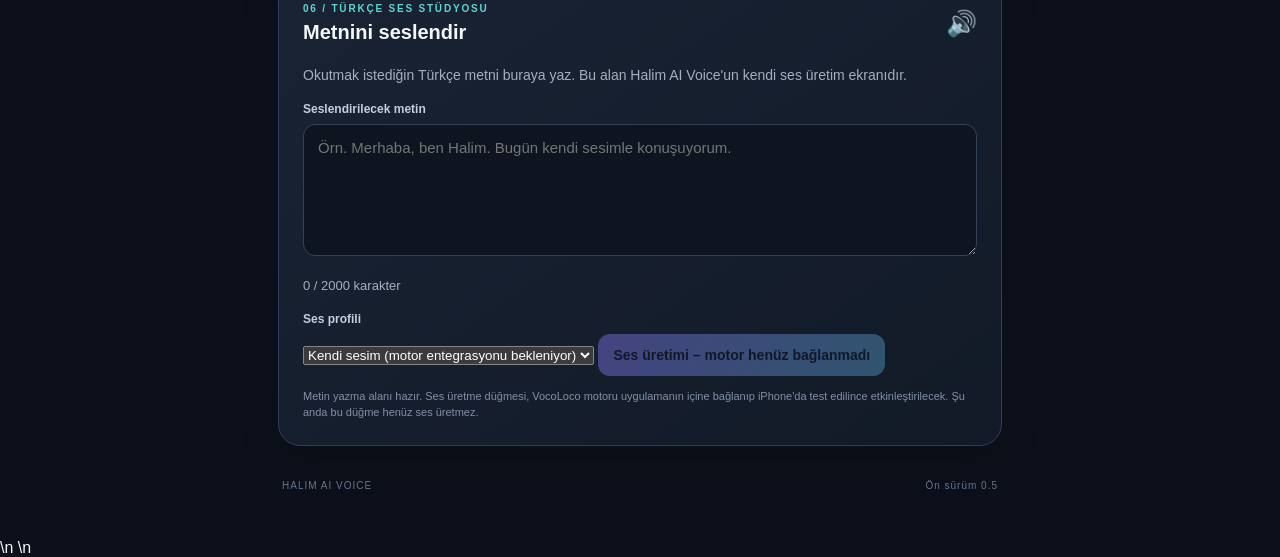
==== commit 2c780609: "Add single Turkish Halim voice profile panel" ====
--- a/index.html
+++ b/index.html
@@ -56,7 +56,7 @@
       <p class="small-note" id="sampleStatus">En iyi sonuç için tek kişinin konuştuğu, net ve arka plan gürültüsü az bir bölüm seç.</p>
     </section>
     <section class="panel" id="engineCheck">
-      <div class="section-heading"><div><p class="eyebrow">04 / VOCOLOCO MOTORU</p><h2>Cihaz uyumluluğu</h2></div><span class="mic-icon">⚙️</span></div>
+      <div class="section-heading"><div><p class="eyebrow">04 / TEKNİK UYUMLULUK</p><h2>Cihaz uyumluluğu</h2></div><span class="mic-icon">⚙️</span></div>
       <p class="muted">Önce iPhone'un WebGPU desteğini ve kullanılabilir depolama alanını kontrol ediyoruz. Bu kontrol model indirmez ve ses arşivine dokunmaz.</p>
       <button class="button primary" id="checkEngineButton" type="button">Cihazımı kontrol et</button>
       <div class="record-status" id="engineCheckStatus" aria-live="polite">Henüz kontrol yapılmadı.</div>
@@ -86,6 +86,15 @@
       <ol id="engineChunkPreview" class="empty"></ol>
       <p class="small-note">Bu ön hazırlık ses üretmez. Gerçek ses için Halim AI Engine model çalışma zamanı ve model ağırlıkları ayrıca tamamlanmalıdır.</p>
     </section>
+    <section class="panel" id="halimVoiceProfile">
+      <div class="section-heading"><div><p class="eyebrow">08 / HALIM SES KLONU</p><h2>Benim sesimle oku</h2></div><span class="mic-icon">🎙️</span></div>
+      <p class="muted">Metin arşivindeki içerikler yalnızca Halim ses profiliyle, Türkçe olarak seslendirilecek. Bu alan klonlama için kendi ses referansını hazırlar.</p>
+      <label class="field-label" for="halimVoiceSample">Kendi WAV ses örneğin</label>
+      <select id="halimVoiceSample"><option value="">WAV ses örneği seç</option></select>
+      <button class="button primary" id="prepareHalimVoice" type="button" disabled>Halim ses referansını kaydet</button>
+      <div class="record-status" id="halimVoiceProfileStatus" aria-live="polite">Profil: Halim · Dil: Türkçe (tr-TR) · Klonlama encoder modeli henüz bağlanmadı.</div>
+      <p class="small-note">Bu adım ses örneğini ayrı bir profil alanında saklar; gerçek ses klonlama, kendi encoder modelimiz tamamlandığında etkinleşir.</p>
+    </section>
     <section class="panel future-panel" id="speechStudio">
       <div class="section-heading"><div><p class="eyebrow">06 / TÜRKÇE SES STÜDYOSU</p><h2>Metnini seslendir</h2></div><span class="mic-icon">🔊</span></div>
       <p class="muted">Okutmak istediğin Türkçe metni buraya yaz. Bu alan Halim AI Voice'un kendi ses üretim ekranıdır.</p>
@@ -112,6 +121,7 @@
     })();
   </script>\n  <script type="module" src="./engine-check-ui.js"></script>
   <script type="module" src="./text-archive.js"></script>
-  <script type="module" src="./engine-pipeline-ui.js"></script>\n  <script src="./app.js"></script>
+  <script type="module" src="./engine-pipeline-ui.js"></script>
+  <script type="module" src="./voice-profile.js"></script>\n  <script src="./app.js"></script>
 </body>
 </html>
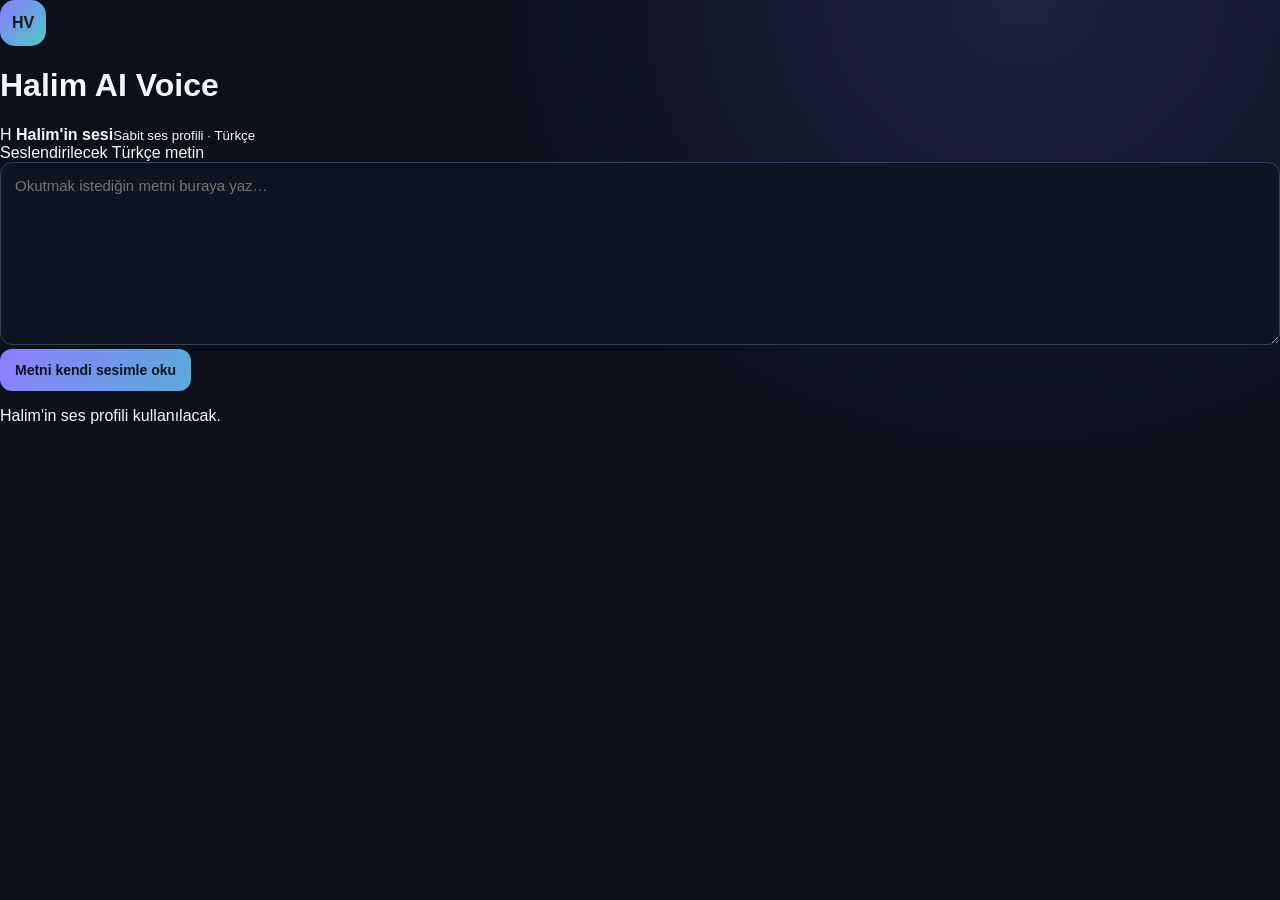
==== commit dde74ff7: "Simplify Halim AI Voice to single Turkish text-to-speech screen" ====
--- a/index.html
+++ b/index.html
@@ -4,124 +4,31 @@
   <meta charset="utf-8">
   <meta name="viewport" content="width=device-width,initial-scale=1,viewport-fit=cover">
   <meta name="theme-color" content="#101522">
-  <meta name="description" content="Cihaz üzerinde çalışan kişisel ses stüdyosu.">
+  <meta name="description" content="Halim'in kendi sesiyle Türkçe metin seslendirme uygulaması.">
   <link rel="icon" href="./icon.svg" type="image/svg+xml">
   <link rel="apple-touch-icon" href="./icon.svg">
   <link rel="manifest" href="./manifest.webmanifest">
   <link rel="stylesheet" href="./style.css">
   <title>Halim AI Voice</title>
 </head>
-<body>
-  <main class="app">
-    <header class="topbar">
-      <div class="brand-mark">HV</div>
-      <div><p class="eyebrow">KİŞİSEL SES STÜDYOSU</p><h1>Halim AI Voice</h1></div>
-      <span class="local-pill">● Cihazda</span>
+<body class="simple-voice-page">
+  <main class="simple-voice-app">
+    <header class="simple-voice-header">
+      <div class="brand-mark" aria-hidden="true">HV</div>
+      <h1>Halim AI Voice</h1>
     </header>
-    <section class="hero">
-      <div class="hero-orb"><span>♫</span></div>
-      <p class="eyebrow">KENDİ SESİN, KENDİ KONTROLÜNDE</p>
-      <h2>Sesini kaydet.<br><span>Arşivini oluştur.</span></h2>
-      <p class="muted">Ses kayıtların bu iPhone'un tarayıcı alanında saklanır. Kayıtlar sunucuya gönderilmez.</p>
+    <section class="simple-voice-panel" aria-label="Türkçe metin seslendirme">
+      <div class="simple-voice-profile">
+        <span class="simple-voice-avatar" aria-hidden="true">H</span>
+        <span><strong>Halim'in sesi</strong><small>Sabit ses profili · Türkçe</small></span>
+      </div>
+      <label class="sr-only" for="speechText">Seslendirilecek Türkçe metin</label>
+      <textarea id="speechText" rows="9" maxlength="12000" placeholder="Okutmak istediğin metni buraya yaz…"></textarea>
+      <button class="button primary simple-voice-button" id="generateSpeechButton" type="button">Metni kendi sesimle oku</button>
+      <p id="speechStatus" class="simple-voice-status" role="status" aria-live="polite">Halim'in ses profili kullanılacak.</p>
+      <div id="generatedAudio" class="generated-audio" hidden></div>
     </section>
-    <section class="panel">
-      <div class="section-heading"><div><p class="eyebrow">01 / SES KAYDI</p><h2>Ses arşivi oluştur</h2></div><span class="mic-icon">🎙</span></div>
-      <label class="field-label" for="recordingName">Kayıt adı</label>
-      <input id="recordingName" type="text" maxlength="60" placeholder="Örn. Ses örneği 1">
-      <div class="record-status" id="recordStatus" aria-live="polite">Kayıt için hazır</div>
-      <div class="record-actions">
-        <button class="button primary" id="recordButton">● Kaydı başlat</button>
-        <button class="button stop" id="stopButton" disabled>Kaydı bitir</button>
-      </div>
-      <p class="small-note">Mikrofon izni kayıt başlatıldığında istenir. Kayıt sırasında başka uygulamaya geçmemeye çalış.</p>
-    </section>
-    <section class="panel">
-      <div class="section-heading"><div><p class="eyebrow">02 / KAYITLARIN</p><h2>Yerel ses arşivi</h2></div><span class="count" id="recordingCount">0 kayıt</span></div>
-      <label class="button import-button" for="audioImport">＋ Dosyalardan ses ekle</label>
-      <input id="audioImport" class="file-input" type="file" accept="audio/*,.m4a,.mp3,.wav,.aac,.caf,.mp4">
-      <p class="small-note import-note">iPhone Dosyalar veya Sesli Notlar uygulamasından dışa aktardığın kendi ses örneklerini ekleyebilirsin. Dosyalar yalnızca bu cihazdaki arşive kopyalanır.</p>
-      <div class="storage-info" id="storageInfo">Cihaz depolama bilgisi hazırlanıyor…</div>
-      <div id="recordings" class="recordings"><p class="empty">Henüz kayıt yok. İlk ses örneğini oluşturabilirsin.</p></div>
-    </section>
-    <section class="panel sample-panel">
-      <div class="section-heading"><div><p class="eyebrow">03 / MODEL İÇİN SES ÖRNEĞİ</p><h2>Kısa ses bölümü hazırla</h2></div><span class="mic-icon">✂️</span></div>
-      <p class="muted">Arşivindeki bir kayıttan 5–10 saniyelik bölüm seç. İşlem bu cihazda yapılır ve WAV örneği olarak arşive eklenir.</p>
-      <label class="field-label" for="sampleSource">Kaynak kayıt</label>
-      <select id="sampleSource"><option value="">Önce ses kaydı ekle</option></select>
-      <div class="sample-grid">
-        <div><label class="field-label" for="sampleStart">Başlangıç (saniye)</label><input id="sampleStart" type="number" min="0" step="0.1" value="0"></div>
-        <div><label class="field-label" for="sampleLength">Örnek süresi</label><select id="sampleLength"><option value="5">5 saniye</option><option value="6">6 saniye</option><option value="7">7 saniye</option><option value="8" selected>8 saniye</option><option value="9">9 saniye</option><option value="10">10 saniye</option></select></div>
-      </div>
-      <button class="button primary sample-button" id="makeSampleButton" disabled>WAV ses örneği oluştur</button>
-      <p class="small-note" id="sampleStatus">En iyi sonuç için tek kişinin konuştuğu, net ve arka plan gürültüsü az bir bölüm seç.</p>
-    </section>
-    <section class="panel" id="engineCheck">
-      <div class="section-heading"><div><p class="eyebrow">04 / TEKNİK UYUMLULUK</p><h2>Cihaz uyumluluğu</h2></div><span class="mic-icon">⚙️</span></div>
-      <p class="muted">Önce iPhone'un WebGPU desteğini ve kullanılabilir depolama alanını kontrol ediyoruz. Bu kontrol model indirmez ve ses arşivine dokunmaz.</p>
-      <button class="button primary" id="checkEngineButton" type="button">Cihazımı kontrol et</button>
-      <div class="record-status" id="engineCheckStatus" aria-live="polite">Henüz kontrol yapılmadı.</div>
-      <div class="small-note" id="engineCheckDetails">Model dosyaları, lisans ve iPhone bellek sınırları doğrulanmadan indirilmeyecek.</div>
-    </section>
-    <section class="panel" id="textArchive">
-      <div class="section-heading"><div><p class="eyebrow">05 / METİN ARŞİVİ</p><h2>Metinlerim</h2></div><span class="mic-icon">📝</span></div>
-      <p class="muted">Birlikte hazırladığımız ve sonradan ekleyeceğin Türkçe metinleri bu cihazda sakla. Bir metni seçerek seslendirme alanına aktarabilirsin.</p>
-      <label class="field-label" for="savedTextSelect">Kayıtlı metinler</label>
-      <select id="savedTextSelect"><option value="">Metin seç</option></select>
-      <div class="record-actions" style="margin-top:12px">
-        <button class="button primary" id="loadSavedTextButton" type="button" disabled>Metni seslendirme alanına aktar</button>
-      </div>
-      <label class="field-label" for="archiveTextTitle">Yeni metin başlığı</label>
-      <input id="archiveTextTitle" type="text" maxlength="100" placeholder="Örn. Kara Tanker Operatörü Nasıl Olunur?">
-      <label class="field-label" for="archiveTextBody">Türkçe metin</label>
-      <textarea id="archiveTextBody" rows="7" maxlength="20000" placeholder="Metnini buraya yapıştır veya yaz…"></textarea>
-      <button class="button primary" id="saveArchiveTextButton" type="button" style="width:100%;margin-top:12px">Metni arşive kaydet</button>
-      <div class="record-status" id="textArchiveStatus" aria-live="polite">Metinler bu cihazda saklanır; mevcut ses kayıtlarına dokunulmaz.</div>
-      <div id="savedTextList"></div>
-    </section>
-    <section class="panel" id="halimEnginePanel">
-      <div class="section-heading"><div><p class="eyebrow">07 / HALIM AI ENGINE</p><h2>Kendi motorumuz</h2></div><span class="mic-icon">🧠</span></div>
-      <p class="muted">Metinleri cümle bütünlüğüyle parçalayan, parçaları sırayla üreten ve sesleri birleştiren kendi üretim çekirdeğimiz. Bu aşamada gerçek model çıkarımı henüz yüklenmedi.</p>
-      <button class="button primary" id="prepareEngineTextButton" type="button">Metni üretim akışına hazırla</button>
-      <div class="record-status" id="halimEngineStatus" aria-live="polite">Motor çekirdeği hazır; yerel ses modeli bağlantısı bekleniyor.</div>
-      <ol id="engineChunkPreview" class="empty"></ol>
-      <p class="small-note">Bu ön hazırlık ses üretmez. Gerçek ses için Halim AI Engine model çalışma zamanı ve model ağırlıkları ayrıca tamamlanmalıdır.</p>
-    </section>
-    <section class="panel" id="halimVoiceProfile">
-      <div class="section-heading"><div><p class="eyebrow">08 / HALIM SES KLONU</p><h2>Benim sesimle oku</h2></div><span class="mic-icon">🎙️</span></div>
-      <p class="muted">Metin arşivindeki içerikler yalnızca Halim ses profiliyle, Türkçe olarak seslendirilecek. Bu alan klonlama için kendi ses referansını hazırlar.</p>
-      <label class="field-label" for="halimVoiceSample">Kendi WAV ses örneğin</label>
-      <select id="halimVoiceSample"><option value="">WAV ses örneği seç</option></select>
-      <button class="button primary" id="prepareHalimVoice" type="button" disabled>Halim ses referansını kaydet</button>
-      <div class="record-status" id="halimVoiceProfileStatus" aria-live="polite">Profil: Halim · Dil: Türkçe (tr-TR) · Klonlama encoder modeli henüz bağlanmadı.</div>
-      <p class="small-note">Bu adım ses örneğini ayrı bir profil alanında saklar; gerçek ses klonlama, kendi encoder modelimiz tamamlandığında etkinleşir.</p>
-    </section>
-    <section class="panel future-panel" id="speechStudio">
-      <div class="section-heading"><div><p class="eyebrow">06 / TÜRKÇE SES STÜDYOSU</p><h2>Metnini seslendir</h2></div><span class="mic-icon">🔊</span></div>
-      <p class="muted">Okutmak istediğin Türkçe metni buraya yaz. Bu alan Halim AI Voice'un kendi ses üretim ekranıdır.</p>
-      <label class="field-label" for="speechText">Seslendirilecek metin</label>
-      <textarea id="speechText" rows="6" maxlength="2000" placeholder="Örn. Merhaba, ben Halim. Bugün kendi sesimle konuşuyorum."></textarea>
-      <div class="record-status"><span id="speechCharCount">0</span> / 2000 karakter</div>
-      <label class="field-label" for="speechVoice">Ses profili</label>
-      <select id="speechVoice"><option value="personal">Kendi sesim (motor entegrasyonu bekleniyor)</option></select>
-      <button class="button primary" id="generateSpeechButton" type="button" disabled>Ses üretimi – motor henüz bağlanmadı</button>
-      <p class="small-note" id="speechStatus" aria-live="polite">Metin yazma alanı hazır. Ses üretme düğmesi, VocoLoco motoru uygulamanın içine bağlanıp iPhone'da test edilince etkinleştirilecek. Şu anda bu düğme henüz ses üretmez.</p>
-    </section>
-    <footer><span>HALIM AI VOICE</span><span>Ön sürüm 0.5</span></footer>
   </main>
-
-  <script>
-    (() => {
-      const text = document.getElementById('speechText');
-      const count = document.getElementById('speechCharCount');
-      if (text && count) {
-        const update = () => { count.textContent = String(text.value.length); };
-        text.addEventListener('input', update);
-        update();
-      }
-    })();
-  </script>\n  <script type="module" src="./engine-check-ui.js"></script>
-  <script type="module" src="./text-archive.js"></script>
-  <script type="module" src="./engine-pipeline-ui.js"></script>
-  <script type="module" src="./voice-profile.js"></script>\n  <script src="./app.js"></script>
+  <script type="module" src="./halim-simple-ui.js"></script>
 </body>
-</html>+</html>
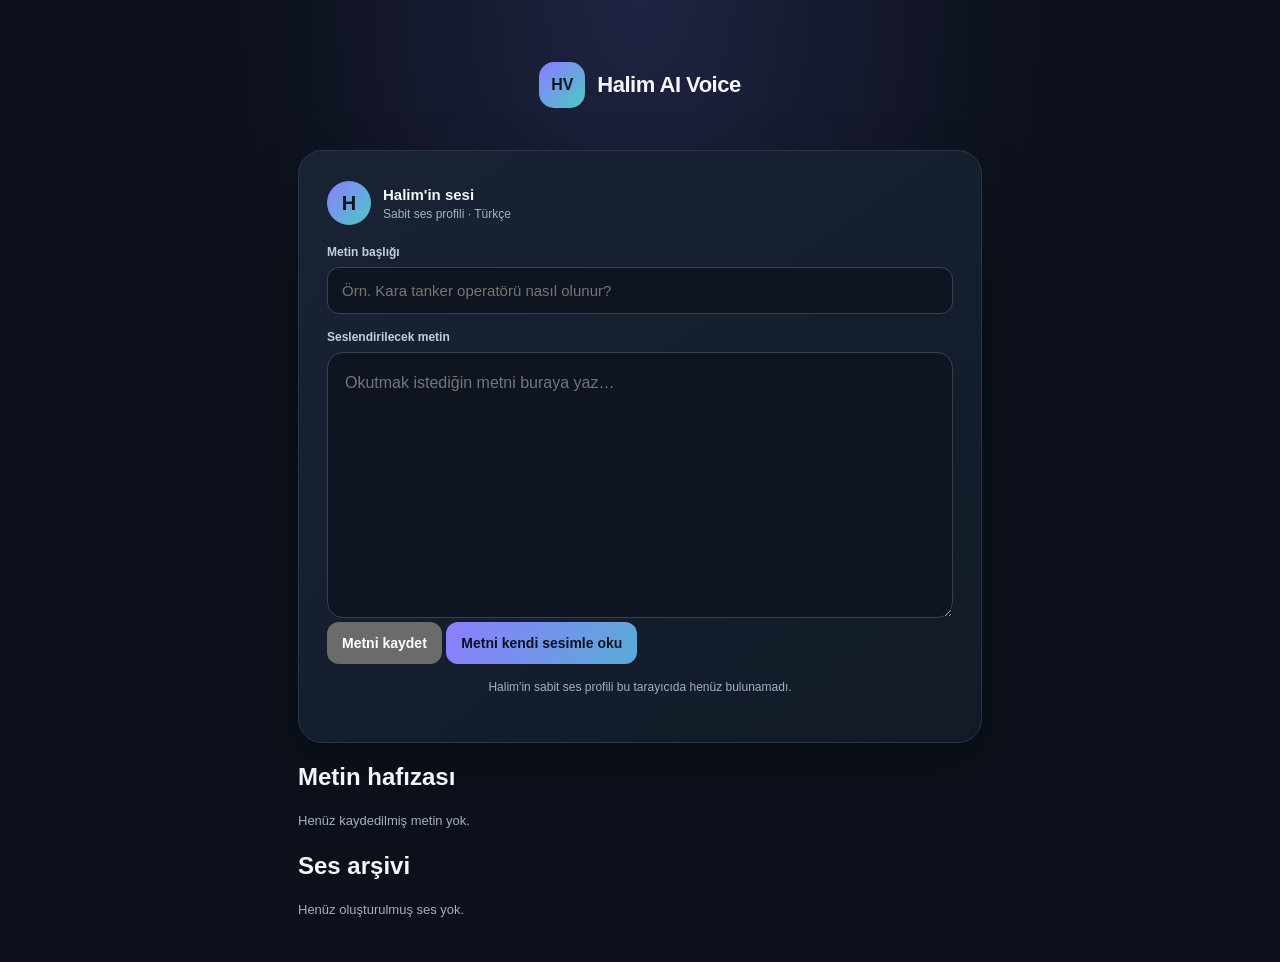
==== commit f8765dd7: "Add local memory and audio archive to Halim AI Voice" ====
--- a/index.html
+++ b/index.html
@@ -22,11 +22,24 @@
         <span class="simple-voice-avatar" aria-hidden="true">H</span>
         <span><strong>Halim'in sesi</strong><small>Sabit ses profili · Türkçe</small></span>
       </div>
-      <label class="sr-only" for="speechText">Seslendirilecek Türkçe metin</label>
-      <textarea id="speechText" rows="9" maxlength="12000" placeholder="Okutmak istediğin metni buraya yaz…"></textarea>
-      <button class="button primary simple-voice-button" id="generateSpeechButton" type="button">Metni kendi sesimle oku</button>
-      <p id="speechStatus" class="simple-voice-status" role="status" aria-live="polite">Halim'in ses profili kullanılacak.</p>
+      <label class="field-label" for="speechTitle">Metin başlığı</label>
+      <input id="speechTitle" maxlength="120" placeholder="Örn. Kara tanker operatörü nasıl olunur?">
+      <label class="field-label" for="speechText">Seslendirilecek metin</label>
+      <textarea id="speechText" rows="9" maxlength="30000" placeholder="Okutmak istediğin metni buraya yaz…"></textarea>
+      <div class="simple-voice-actions">
+        <button class="button secondary" id="saveTextButton" type="button">Metni kaydet</button>
+        <button class="button primary" id="generateSpeechButton" type="button">Metni kendi sesimle oku</button>
+      </div>
+      <p id="speechStatus" class="simple-voice-status" role="status" aria-live="polite">Metinlerin ve seslerin bu cihazda saklanır.</p>
       <div id="generatedAudio" class="generated-audio" hidden></div>
+    </section>
+    <section class="library-panel" aria-labelledby="textLibraryHeading">
+      <h2 id="textLibraryHeading">Metin hafızası</h2>
+      <div id="savedTexts" class="library-list"><p class="empty">Henüz kaydedilmiş metin yok.</p></div>
+    </section>
+    <section class="library-panel" aria-labelledby="audioLibraryHeading">
+      <h2 id="audioLibraryHeading">Ses arşivi</h2>
+      <div id="savedAudio" class="library-list"><p class="empty">Henüz oluşturulmuş ses yok.</p></div>
     </section>
   </main>
   <script type="module" src="./halim-simple-ui.js"></script>
--- a/style.css
+++ b/style.css
@@ -19,3 +19,24 @@
 .generated-audio audio{width:100%}
 .generated-audio .button{width:100%}
 .delete-server-button{width:100%;margin-top:12px;background:#3b2733;color:#ffb5c2}
+
+
+/* Minimal single-purpose voice screen */
+.simple-voice-page{min-height:100svh;background:radial-gradient(ellipse at 50% 0%,#202342 0,transparent 45%),var(--bg)}
+.simple-voice-app{width:min(720px,100%);margin:auto;padding:calc(28px + env(safe-area-inset-top)) 18px calc(28px + env(safe-area-inset-bottom))}
+.simple-voice-header{display:flex;align-items:center;justify-content:center;gap:12px;margin:8px 0 34px}
+.simple-voice-header h1{font-size:22px;letter-spacing:-.5px;margin:0}
+.simple-voice-panel{background:linear-gradient(145deg,#192334,#121a27);border:1px solid var(--line);border-radius:24px;padding:clamp(18px,4vw,28px);box-shadow:0 18px 55px #0003}
+.simple-voice-profile{display:flex;align-items:center;gap:12px;margin:2px 0 20px}
+.simple-voice-avatar{width:44px;height:44px;border-radius:50%;display:grid;place-items:center;background:linear-gradient(135deg,#8b7cff,#4bc9c6);color:#101522;font-size:20px;font-weight:900}
+.simple-voice-profile strong,.simple-voice-profile small{display:block}
+.simple-voice-profile strong{font-size:15px}
+.simple-voice-profile small{font-size:12px;color:var(--muted);margin-top:4px}
+.simple-voice-panel textarea{min-height:230px;line-height:1.6;font-size:16px;border-radius:16px;padding:17px}
+.simple-voice-button{width:100%;min-height:54px;margin-top:16px;font-size:15px}
+.simple-voice-status{min-height:18px;color:var(--muted);font-size:12px;line-height:1.5;text-align:center;margin:14px 4px 0}
+.simple-voice-panel .generated-audio{margin-top:18px}
+.simple-voice-panel .generated-audio audio{width:100%}
+.simple-voice-panel .generated-audio a{width:100%}
+.sr-only{position:absolute;width:1px;height:1px;padding:0;margin:-1px;overflow:hidden;clip:rect(0,0,0,0);white-space:nowrap;border:0}
+@media(min-width:600px){.simple-voice-app{padding-top:54px}.simple-voice-header{margin-bottom:42px}}
